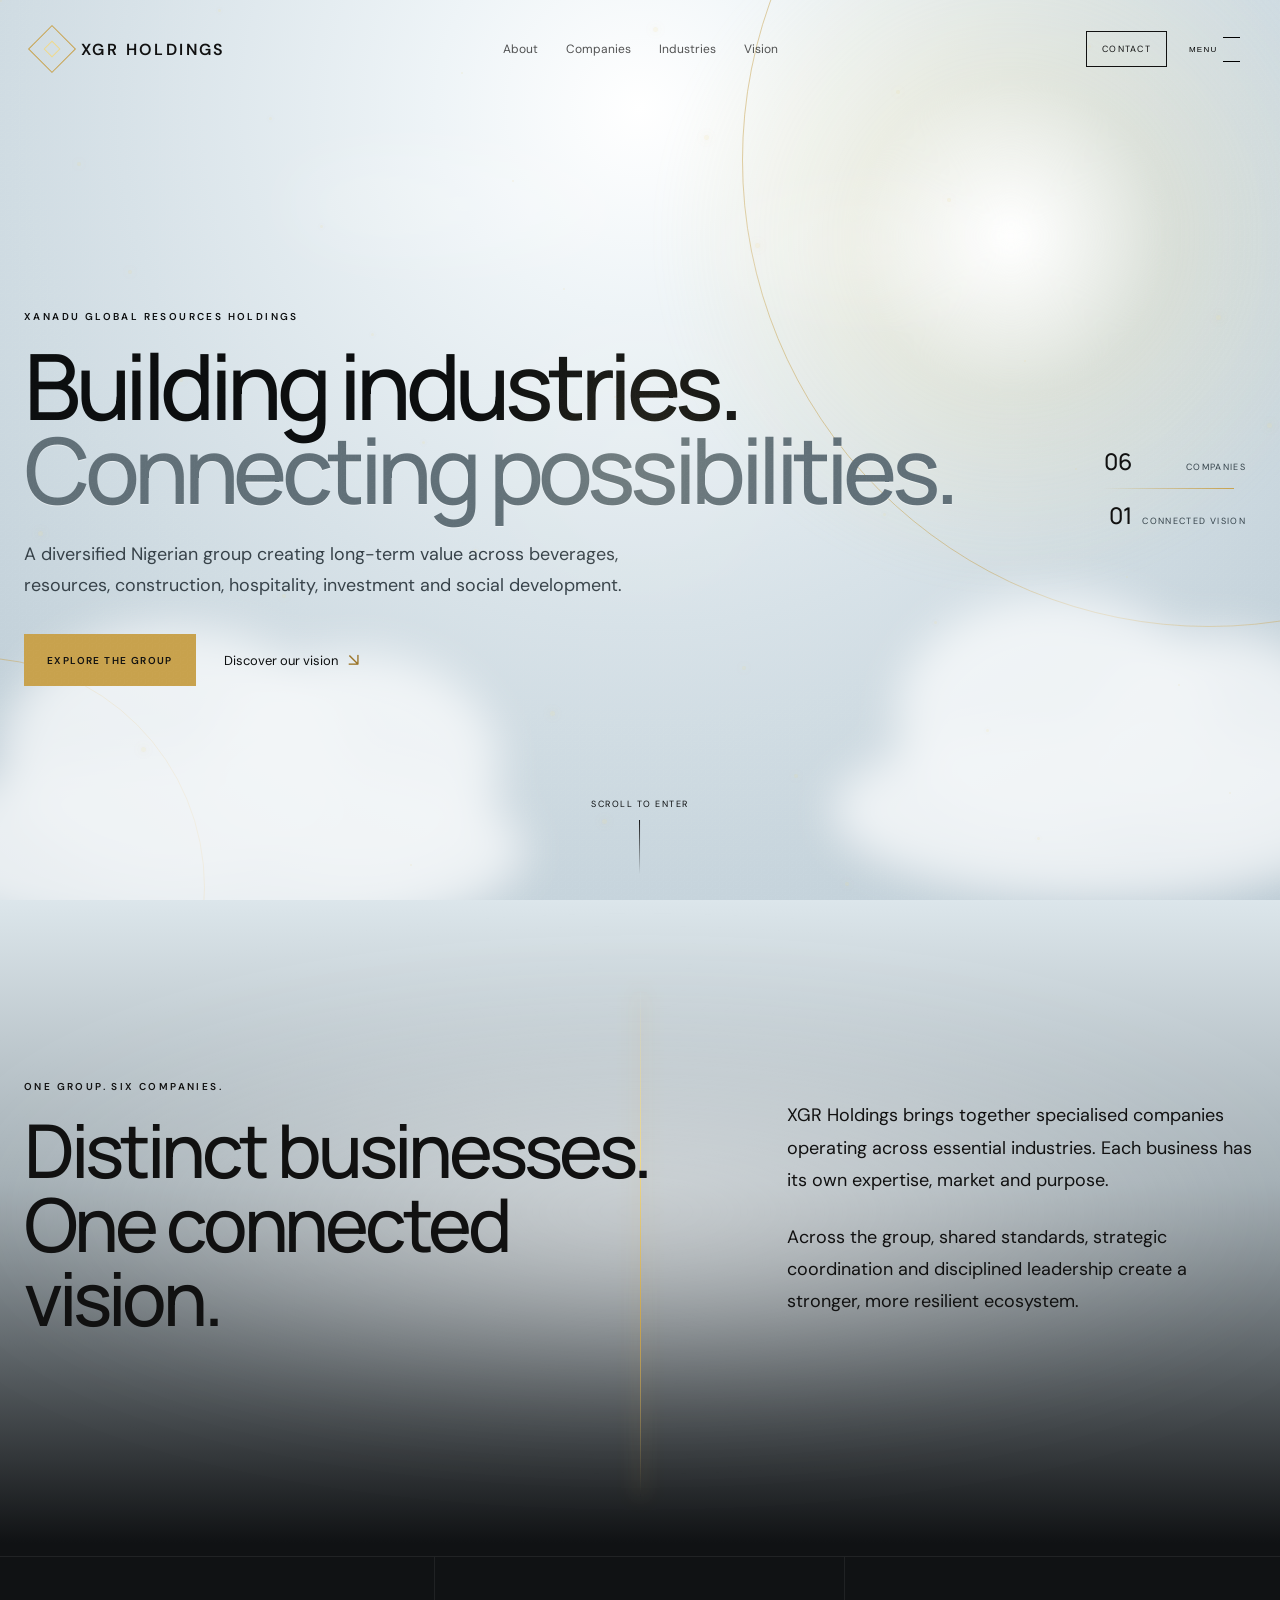
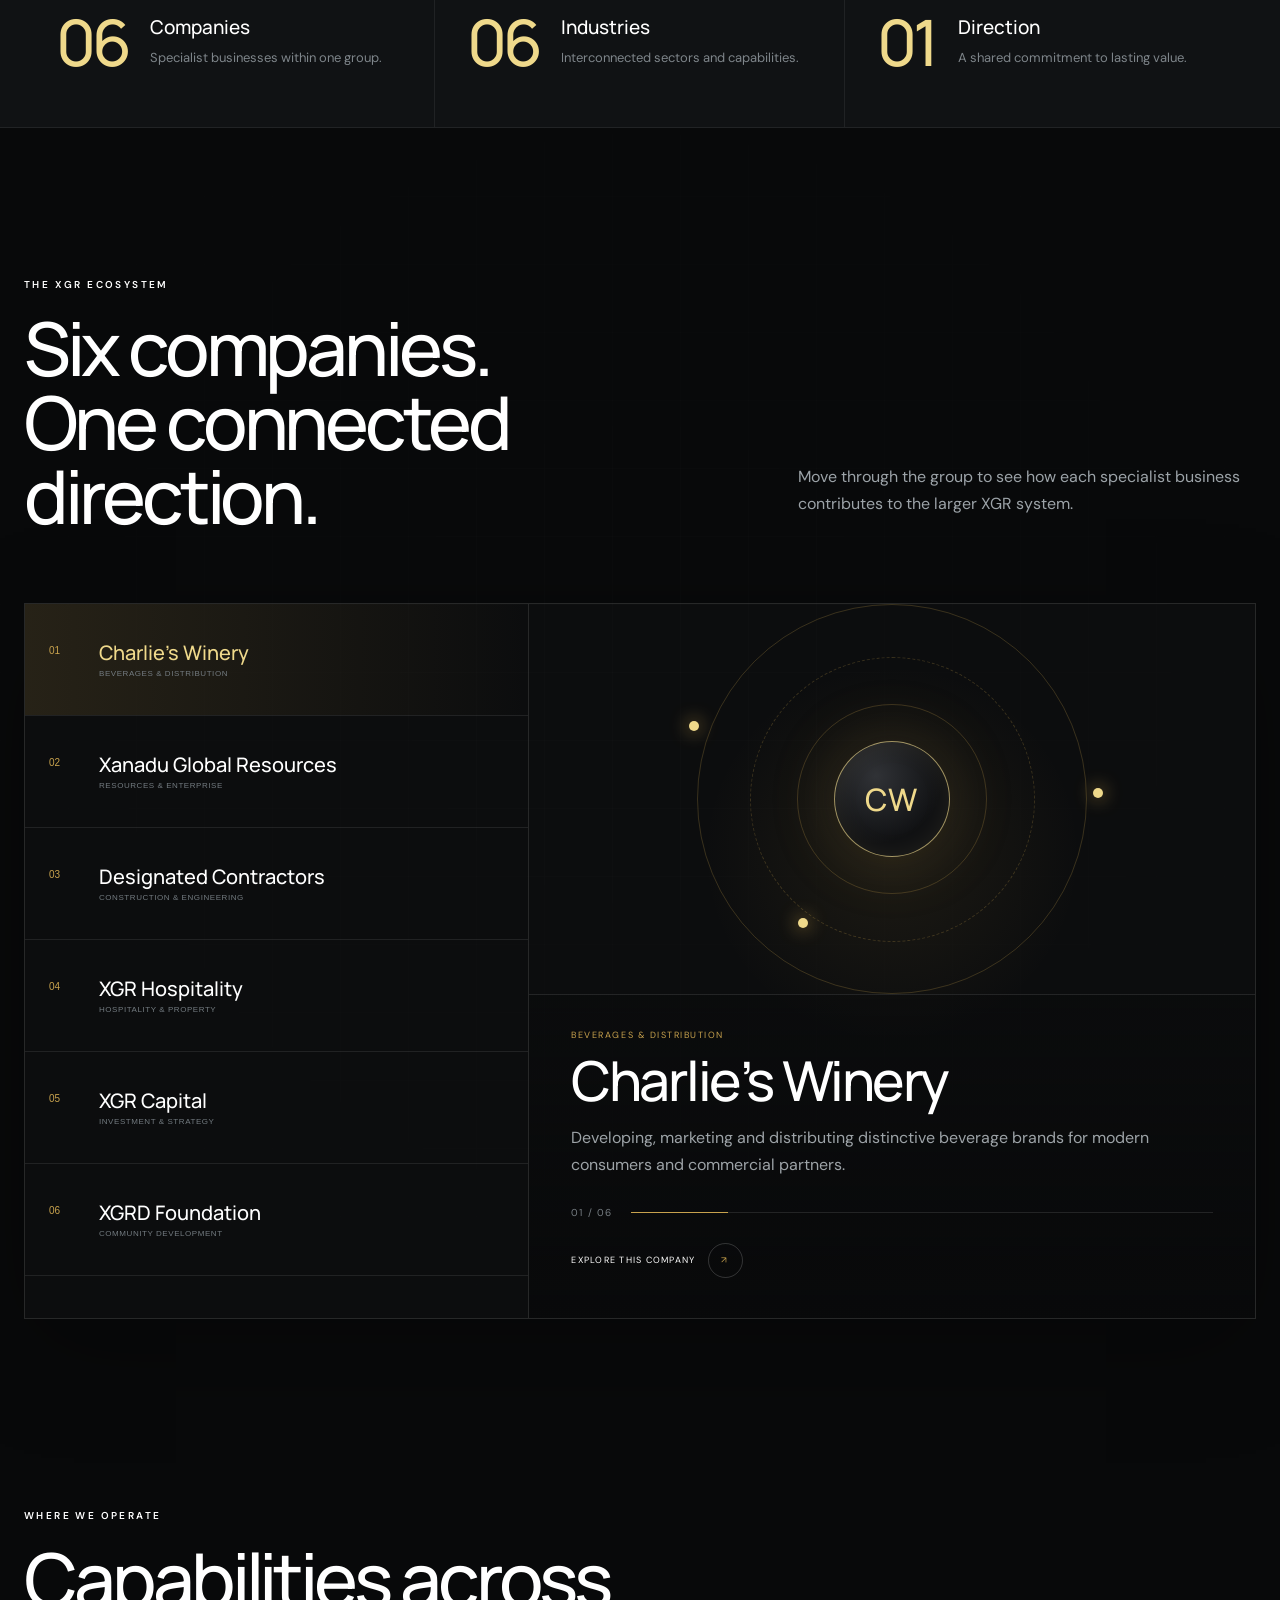
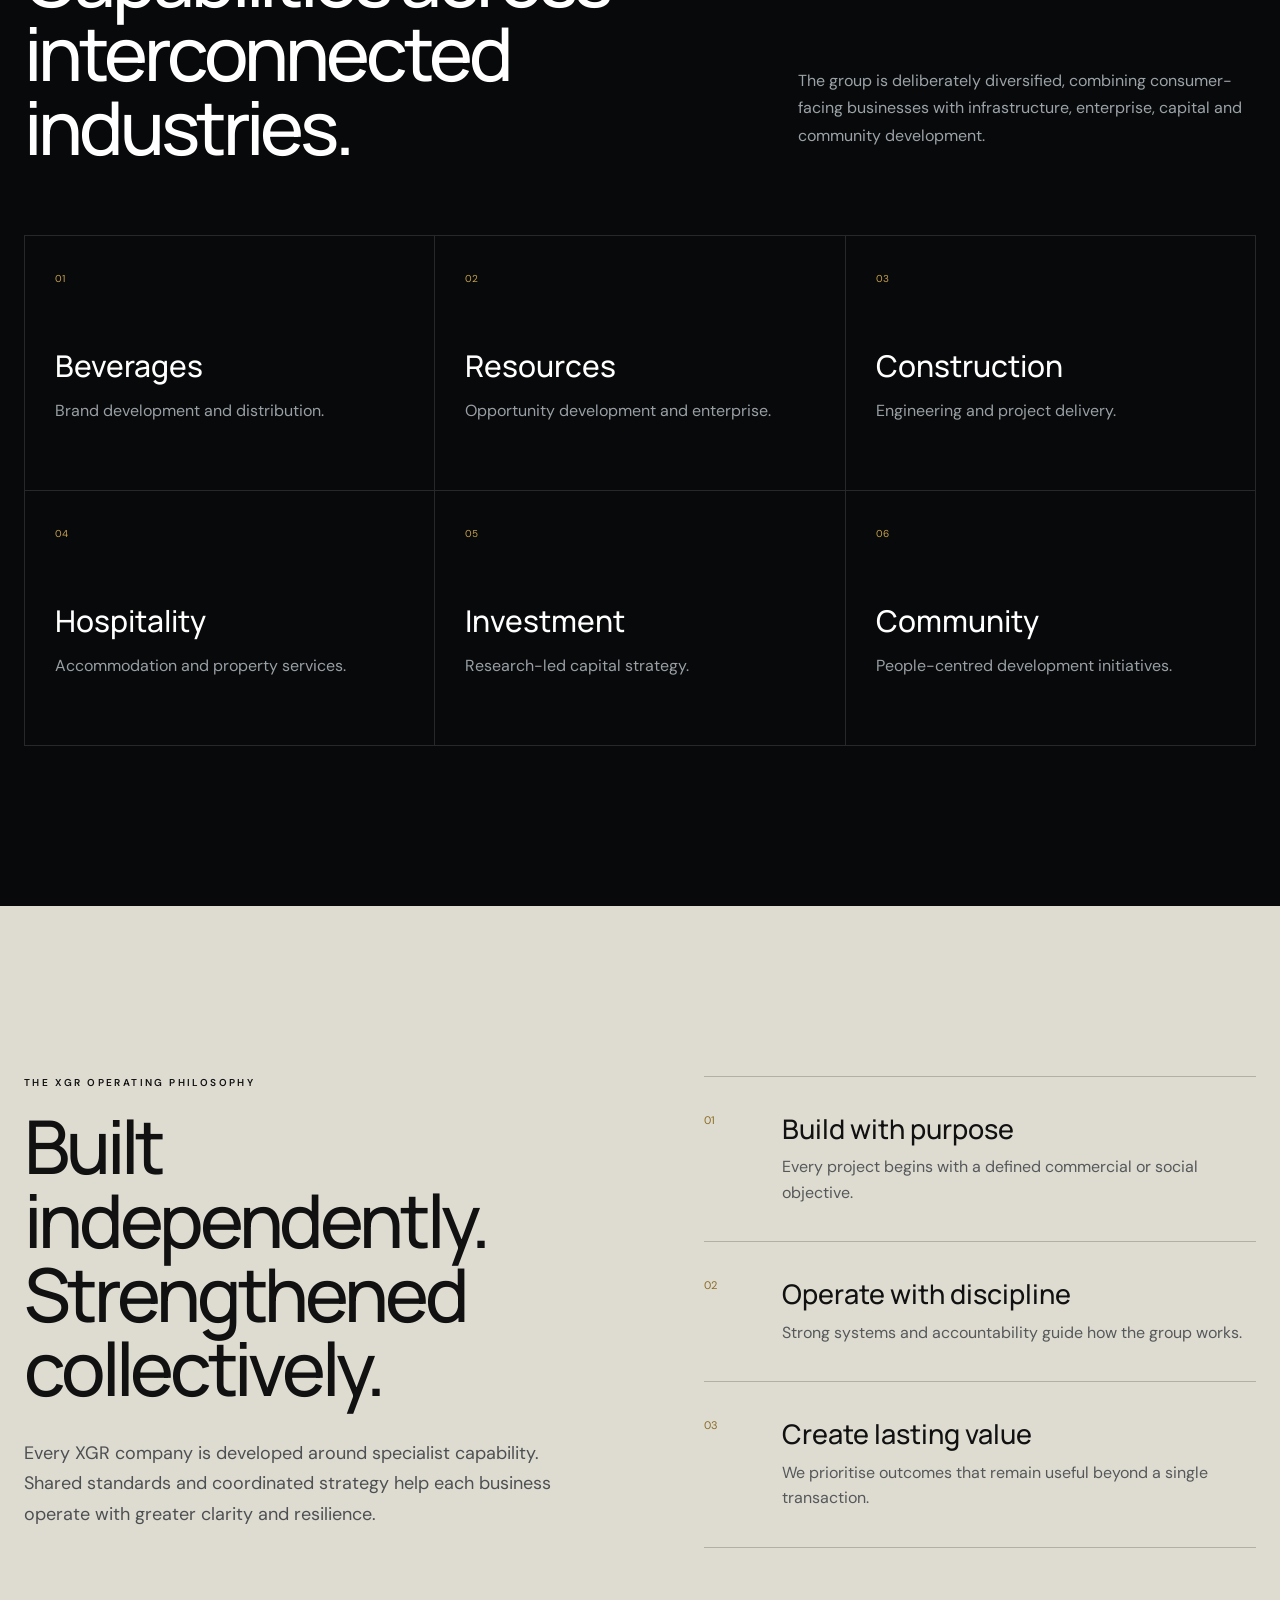
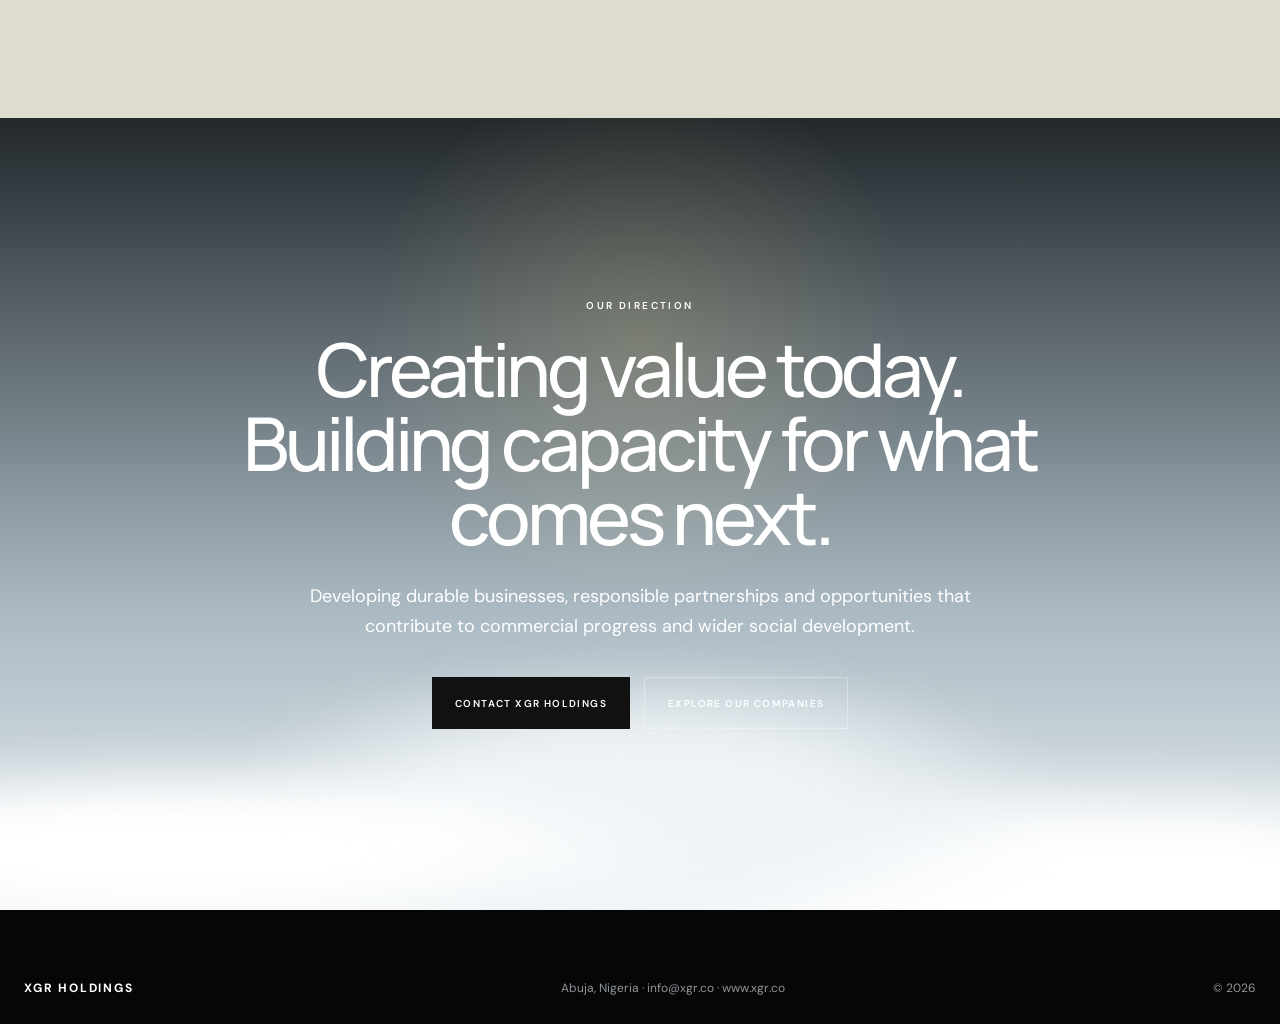
==== index.html @ 3a9a7013 "Add index.html" ====
<!doctype html>
<html lang="en">
<head>
  <meta charset="utf-8">
  <meta name="viewport" content="width=device-width,initial-scale=1">
  <meta name="theme-color" content="#08090a">
  <title>XGR Holdings | Building Industries. Connecting Possibilities.</title>
  <meta name="description" content="XGR Holdings is a diversified Nigerian group creating long-term value across beverages, resources, construction, hospitality, investment and social development.">
  <link rel="preconnect" href="https://fonts.googleapis.com">
  <link rel="preconnect" href="https://fonts.gstatic.com" crossorigin>
  <link href="https://fonts.googleapis.com/css2?family=DM+Sans:wght@400;500;600&family=Manrope:wght@400;500;600&display=swap" rel="stylesheet">
  <link rel="stylesheet" href="/styles.css">
</head>
<body><a class="skip-link" href="#main">Skip to content</a><div class="grain" aria-hidden="true"></div>
  <div class="cursor-glow" aria-hidden="true"></div>
  <div class="progress" id="progress" aria-hidden="true"></div>
  <header class="nav" id="nav">
  <a class="brand" href="#top" aria-label="XGR Holdings home"><i class="brand-mark" aria-hidden="true"><b></b></i><span>XGR HOLDINGS</span></a>
  <nav class="nav-links" aria-label="Primary navigation"><a href="#about" data-nav="about">About</a><a href="#companies" data-nav="companies">Companies</a><a href="#industries" data-nav="industries">Industries</a><a href="#vision" data-nav="vision">Vision</a></nav>
  <div class="nav-actions"><a class="nav-contact magnetic" href="#contact">Contact</a><button class="menu-button" id="menuButton" type="button" aria-expanded="false" aria-controls="menuPanel"><span>Menu</span><i></i><i></i></button></div>
</header>
<div class="menu-panel" id="menuPanel" aria-hidden="true">
  <div class="menu-ambient" aria-hidden="true"></div>
  <div class="shell menu-inner">
    <div class="eyebrow">EXPLORE XGR</div>
    <div class="menu-grid">
      <nav class="menu-primary" aria-label="Expanded navigation">
        <a href="#about"><span>01</span>About the group</a><a href="#companies"><span>02</span>Our companies</a><a href="#industries"><span>03</span>Industries</a><a href="#vision"><span>04</span>Our direction</a><a href="#contact"><span>05</span>Contact</a>
      </nav>
      <div class="menu-companies"><p>THE GROUP</p><a href="#companies" data-company-jump="0">Charlie’s Winery</a><a href="#companies" data-company-jump="1">Xanadu Global Resources</a><a href="#companies" data-company-jump="2">Designated Contractors Limited</a><a href="#companies" data-company-jump="3">XGR Hospitality</a><a href="#companies" data-company-jump="4">XGR Capital</a><a href="#companies" data-company-jump="5">XGRD Foundation</a></div>
    </div>
    <div class="menu-footer"><span>Abuja, Nigeria</span><a href="mailto:info@xgr.co">info@xgr.co</a><span>www.xgr.co</span></div>
  </div>
</div>
  <main id="main">
    <section class="hero" id="top" data-section="top">
      <div class="hero-sky" aria-hidden="true"><div class="sun-halo parallax" data-depth="0.025"></div><div class="gold-orbit gold-orbit-a parallax" data-depth="0.045"></div><div class="gold-orbit gold-orbit-b parallax" data-depth="-0.025"></div><div class="cloud cloud-left parallax" data-depth="-0.035"></div><div class="cloud cloud-right parallax" data-depth="0.028"></div><div class="cloud cloud-high cloud-high-a parallax" data-depth="0.014"></div><div class="cloud cloud-high cloud-high-b parallax" data-depth="-0.012"></div><div class="spark-field" id="sparkField"></div></div>
      <div class="hero-content shell"><div class="eyebrow reveal">XANADU GLOBAL RESOURCES HOLDINGS</div><h1 class="hero-title reveal"><span>Building industries.</span><span class="hero-title-secondary">Connecting possibilities.</span></h1><p class="hero-copy reveal">A diversified Nigerian group creating long-term value across beverages, resources, construction, hospitality, investment and social development.</p><div class="hero-actions reveal"><a class="button magnetic" href="#companies">Explore the group</a><a class="text-link" href="#about">Discover our vision <i>↘</i></a></div></div>
      <aside class="hero-index reveal" aria-label="Group summary"><strong>06</strong><span>Companies</span><i></i><strong>01</strong><span>Connected vision</span></aside>
      <a class="scroll-cue" href="#about" aria-label="Scroll to discover"><span>Scroll to enter</span><i></i></a>
    </section>
    <section class="intro" id="about" data-section="about"><div class="gold-thread" aria-hidden="true"></div><div class="shell intro-grid"><div class="reveal"><div class="eyebrow">ONE GROUP. SIX COMPANIES.</div><h2>Distinct businesses.<br>One connected vision.</h2></div><div class="intro-copy reveal"><p>XGR Holdings brings together specialised companies operating across essential industries. Each business has its own expertise, market and purpose.</p><p>Across the group, shared standards, strategic coordination and disciplined leadership create a stronger, more resilient ecosystem.</p></div></div></section><section class="metrics" aria-label="Group overview"><div class="shell metrics-grid">
  <article class="metric reveal"><span class="metric-number" data-count="6">00</span><div><strong>Companies</strong><p>Specialist businesses within one group.</p></div></article>
  <article class="metric reveal"><span class="metric-number" data-count="6">00</span><div><strong>Industries</strong><p>Interconnected sectors and capabilities.</p></div></article>
  <article class="metric reveal"><span class="metric-number" data-count="1">00</span><div><strong>Direction</strong><p>A shared commitment to lasting value.</p></div></article>
</div></section>
    <section class="dark ecosystem" id="companies" data-section="companies"><div class="ambient-grid" aria-hidden="true"></div><div class="shell">
  <div class="section-head split reveal"><div><div class="eyebrow">THE XGR ECOSYSTEM</div><h2>Six companies.<br>One connected direction.</h2></div><p>Move through the group to see how each specialist business contributes to the larger XGR system.</p></div>
  <div class="company-console reveal" id="companyConsole">
    <div class="company-tabs" role="tablist" aria-label="XGR companies">
      <button class="company-tab is-active" type="button" role="tab" aria-selected="true" data-index="0"><span>01</span><strong>Charlie’s Winery</strong><small>Beverages & Distribution</small></button>
      <button class="company-tab" type="button" role="tab" aria-selected="false" data-index="1"><span>02</span><strong>Xanadu Global Resources</strong><small>Resources & Enterprise</small></button>
      <button class="company-tab" type="button" role="tab" aria-selected="false" data-index="2"><span>03</span><strong>Designated Contractors</strong><small>Construction & Engineering</small></button>
      <button class="company-tab" type="button" role="tab" aria-selected="false" data-index="3"><span>04</span><strong>XGR Hospitality</strong><small>Hospitality & Property</small></button>
      <button class="company-tab" type="button" role="tab" aria-selected="false" data-index="4"><span>05</span><strong>XGR Capital</strong><small>Investment & Strategy</small></button>
      <button class="company-tab" type="button" role="tab" aria-selected="false" data-index="5"><span>06</span><strong>XGRD Foundation</strong><small>Community Development</small></button>
    </div>
    <article class="company-stage" role="tabpanel" aria-live="polite">
      <div class="stage-visual" aria-hidden="true"><div class="stage-orbit orbit-outer"></div><div class="stage-orbit orbit-middle"></div><div class="stage-orbit orbit-inner"></div><div class="stage-core"><span id="stageMonogram">CW</span></div><i class="stage-node node-one"></i><i class="stage-node node-two"></i><i class="stage-node node-three"></i></div>
      <div class="stage-content"><p class="stage-industry" id="stageIndustry">BEVERAGES & DISTRIBUTION</p><h3 id="stageTitle">Charlie’s Winery</h3><p id="stageDescription">Developing, marketing and distributing distinctive beverage brands for modern consumers and commercial partners.</p><div class="stage-meta"><span id="stageCounter">01 / 06</span><i><b id="stageProgress"></b></i></div><a class="stage-link" href="#contact">Explore this company <span>↗</span></a></div>
    </article>
  </div>
</div></section>
    <section class="dark industries" id="industries" data-section="industries"><div class="shell"><div class="section-head split reveal"><div><div class="eyebrow">WHERE WE OPERATE</div><h2>Capabilities across interconnected industries.</h2></div><p>The group is deliberately diversified, combining consumer-facing businesses with infrastructure, enterprise, capital and community development.</p></div><div class="industry-grid"><article class="industry-card reveal"><i>01</i><h3>Beverages</h3><p>Brand development and distribution.</p><b></b></article><article class="industry-card reveal"><i>02</i><h3>Resources</h3><p>Opportunity development and enterprise.</p><b></b></article><article class="industry-card reveal"><i>03</i><h3>Construction</h3><p>Engineering and project delivery.</p><b></b></article><article class="industry-card reveal"><i>04</i><h3>Hospitality</h3><p>Accommodation and property services.</p><b></b></article><article class="industry-card reveal"><i>05</i><h3>Investment</h3><p>Research-led capital strategy.</p><b></b></article><article class="industry-card reveal"><i>06</i><h3>Community</h3><p>People-centred development initiatives.</p><b></b></article></div></div></section>
    <section class="philosophy" id="vision" data-section="vision"><div class="shell philosophy-grid"><div class="reveal"><div class="eyebrow">THE XGR OPERATING PHILOSOPHY</div><h2>Built independently.<br>Strengthened collectively.</h2><p>Every XGR company is developed around specialist capability. Shared standards and coordinated strategy help each business operate with greater clarity and resilience.</p></div><div class="principles"><article class="reveal"><span>01</span><div><h3>Build with purpose</h3><p>Every project begins with a defined commercial or social objective.</p></div></article><article class="reveal"><span>02</span><div><h3>Operate with discipline</h3><p>Strong systems and accountability guide how the group works.</p></div></article><article class="reveal"><span>03</span><div><h3>Create lasting value</h3><p>We prioritise outcomes that remain useful beyond a single transaction.</p></div></article></div></div></section>
    <section class="vision-final" id="contact" data-section="contact"><div class="vision-clouds" aria-hidden="true"></div><div class="shell reveal"><div class="eyebrow">OUR DIRECTION</div><h2>Creating value today.<br>Building capacity for what comes next.</h2><p>Developing durable businesses, responsible partnerships and opportunities that contribute to commercial progress and wider social development.</p><div class="closing-actions"><a class="button button-dark magnetic" href="mailto:info@xgr.co">Contact XGR Holdings</a><a class="button button-ghost magnetic" href="#companies">Explore our companies</a></div></div></section>
  </main>
  <footer><div class="shell footer-grid"><b>XGR HOLDINGS</b><span>Abuja, Nigeria · info@xgr.co · www.xgr.co</span><span>© 2026</span></div></footer>
  <script src="/script.js"></script>
</body>
</html>
---- styles.css ----
:root{--ink:#08090a;--ink2:#111315;--paper:#f1efe8;--gold:#c8a24d;--gold2:#efd98b;--muted:#9ca3a8;--mx:50vw;--my:50vh}*{box-sizing:border-box}html{scroll-behavior:smooth}body{margin:0;background:var(--ink);color:#fff;font-family:"DM Sans",Arial,sans-serif;overflow-x:hidden}a{color:inherit;text-decoration:none}.shell{width:min(1240px,calc(100% - 48px));margin:auto;position:relative;z-index:2}.eyebrow{font-size:10px;font-weight:600;letter-spacing:.24em;text-transform:uppercase;margin-bottom:20px}.cursor-glow{position:fixed;z-index:30;width:360px;height:360px;left:0;top:0;border-radius:50%;pointer-events:none;background:radial-gradient(circle,rgba(239,217,139,.12),transparent 68%);transform:translate(calc(var(--mx) - 50%),calc(var(--my) - 50%));mix-blend-mode:screen;transition:opacity .25s}.progress{position:fixed;z-index:100;inset:0 0 auto;height:2px;background:linear-gradient(90deg,var(--gold),var(--gold2));transform:scaleX(0);transform-origin:left}.nav{position:fixed;z-index:70;top:15px;left:50%;transform:translateX(-50%);width:min(1370px,calc(100% - 28px));height:68px;padding:0 20px;display:grid;grid-template-columns:1fr auto 1fr;align-items:center;color:#111;border:1px solid transparent;transition:.4s ease}.nav.on{top:10px;color:#fff;background:rgba(8,9,10,.78);border-color:#ffffff22;backdrop-filter:blur(18px)}.brand{display:flex;align-items:center;gap:12px;font-weight:600;letter-spacing:.15em}.brand-mark{width:34px;height:34px;display:grid;place-items:center;border:1px solid var(--gold);transform:rotate(45deg);transition:.5s}.brand-mark b{width:12px;height:12px;border:1px solid var(--gold2)}.brand:hover .brand-mark{transform:rotate(225deg)}.nav-links{display:flex;gap:28px;font-size:12px}.nav-links a{opacity:.72;position:relative}.nav-links a:after{content:"";position:absolute;left:0;right:100%;bottom:-7px;height:1px;background:var(--gold);transition:.3s}.nav-links a:hover:after{right:0}.nav-cta{justify-self:end;padding:12px 17px;border:1px solid currentColor;font-size:10px;text-transform:uppercase;letter-spacing:.13em}.hero{min-height:100svh;display:flex;align-items:center;position:relative;overflow:hidden;color:#0c0e0f;background:#dce6ec}.hero-sky{position:absolute;inset:0;z-index:0;overflow:hidden;background:radial-gradient(circle at 50% 12%,#fff 0,#eef4f7 20%,#d7e2e8 51%,#b8c8d2 100%)}.sun-halo{position:absolute;width:58vw;height:58vw;left:50%;top:-15%;border-radius:50%;background:radial-gradient(circle,#fff,rgba(239,217,139,.16) 30%,transparent 68%);filter:blur(8px)}.gold-orbit{position:absolute;border:1px solid rgba(200,162,77,.5);border-radius:50%}.gold-orbit-a{width:73vw;height:73vw;right:-31vw;top:-24vw}.gold-orbit-b{width:36vw;height:36vw;left:-20vw;bottom:-17vw}.cloud{position:absolute;z-index:1;border-radius:50%;background:rgba(255,255,255,.9);filter:blur(22px);opacity:.76;animation:cloudDrift 17s ease-in-out infinite alternate;pointer-events:none}.cloud:before,.cloud:after{content:"";position:absolute;border-radius:50%;background:inherit}.cloud-left{width:49vw;height:15vw;left:-8vw;bottom:-5%}.cloud-left:before{width:27vw;height:20vw;left:8vw;top:-10vw}.cloud-left:after{width:23vw;height:18vw;right:2vw;top:-8vw}.cloud-right{width:43vw;height:14vw;right:-8vw;bottom:0;animation-delay:-8s}.cloud-right:before{width:25vw;height:19vw;left:5vw;top:-10vw}.cloud-right:after{width:20vw;height:16vw;right:3vw;top:-7vw}.cloud-high{opacity:.22;filter:blur(36px)}.cloud-high-a{width:28vw;height:8vw;left:22%;top:17%}.cloud-high-b{width:26vw;height:8vw;right:19%;top:22%;animation-delay:-11s}.spark-field{position:absolute;inset:0;z-index:2;pointer-events:none}.spark{position:absolute;width:var(--s);height:var(--s);left:var(--x);top:var(--y);border-radius:50%;background:var(--gold2);box-shadow:0 0 12px var(--gold);opacity:.15;animation:sparkFloat var(--d) ease-in-out var(--delay) infinite alternate}.hero-content{z-index:10;padding-top:96px;isolation:isolate}.hero-title{font:500 clamp(55px,7.35vw,112px)/.92 "Manrope",sans-serif;letter-spacing:-.06em;margin:0;max-width:1120px;text-wrap:balance}.hero-title span{display:block}.hero-title-secondary{color:#617078;text-shadow:0 1px 0 rgba(255,255,255,.45)}.hero-copy{max-width:620px;color:#374249;font-size:clamp(16px,1.4vw,20px);line-height:1.7;margin:28px 0 34px}.hero-actions{display:flex;align-items:center;gap:28px}.button{display:inline-flex;align-items:center;justify-content:center;min-height:52px;padding:0 23px;background:var(--gold);color:#111;font-size:10px;font-weight:600;letter-spacing:.14em;text-transform:uppercase;transition:.3s}.button:hover{background:var(--gold2);box-shadow:0 14px 40px rgba(200,162,77,.28)}.text-link{font-size:13px;display:flex;gap:10px;align-items:center}.text-link i{font-style:normal;color:#9b7428;font-size:18px}.hero-index{position:absolute;z-index:10;right:34px;top:50%;transform:translateY(-50%);display:grid;grid-template-columns:auto auto;gap:4px 10px;align-items:end;color:#334149;text-align:right}.hero-index strong{font:500 23px/1 "Manrope",sans-serif;color:#111}.hero-index span{font-size:9px;letter-spacing:.15em;text-transform:uppercase}.hero-index i{grid-column:1/-1;height:1px;width:130px;background:linear-gradient(90deg,transparent,var(--gold));margin:11px 0}.scroll-cue{position:absolute;z-index:10;bottom:26px;left:50%;transform:translateX(-50%);display:flex;flex-direction:column;align-items:center;gap:10px;font-size:9px;letter-spacing:.17em;text-transform:uppercase}.scroll-cue i{width:1px;height:54px;background:linear-gradient(#111,transparent);animation:pulse 1.8s ease-in-out infinite}.intro{position:relative;padding:180px 0 220px;color:#111;background:linear-gradient(#dce6eb,#a2adb3 43%,#101214 98%);overflow:hidden}.intro:before{content:"";position:absolute;inset:15% -10% auto;height:65%;background:radial-gradient(ellipse,rgba(255,255,255,.86),transparent 64%);filter:blur(70px);opacity:.72}.gold-thread{position:absolute;left:50%;top:14%;width:1px;height:77%;background:linear-gradient(transparent,var(--gold2),var(--gold),transparent);box-shadow:0 0 20px var(--gold)}.intro-grid{display:grid;grid-template-columns:1.15fr .85fr;gap:10vw;align-items:end}.intro h2,.section-head h2,.philosophy h2,.vision-final h2{font:500 clamp(46px,5.8vw,87px)/1 "Manrope",sans-serif;letter-spacing:-.055em;margin:0}.intro-copy{font-size:18px;line-height:1.8;max-width:540px}.intro-copy p+p{margin-top:24px}.dark{background:var(--ink);color:#fff}.ecosystem{padding:150px 0;position:relative;overflow:hidden}.ambient-grid{position:absolute;inset:0;background-image:linear-gradient(#ffffff08 1px,transparent 1px),linear-gradient(90deg,#ffffff08 1px,transparent 1px);background-size:68px 68px;mask-image:radial-gradient(circle at 50% 40%,#000,transparent 75%);opacity:.35}.section-head{max-width:920px;margin-bottom:70px}.section-head p{max-width:650px;color:var(--muted);line-height:1.7}.section-head.split{max-width:none;display:grid;grid-template-columns:1.15fr .85fr;gap:9vw;align-items:end}.company-list{border-top:1px solid #ffffff22}.company-card{--px:50%;--py:50%;display:grid;grid-template-columns:55px 100px 1fr 48px;gap:28px;align-items:center;min-height:205px;border-bottom:1px solid #ffffff22;position:relative;overflow:hidden;transition:transform .25s ease,background .35s ease;transform-style:preserve-3d}.company-card:before{content:"";position:absolute;inset:0;background:radial-gradient(480px circle at var(--px) var(--py),rgba(239,217,139,.13),transparent 45%);opacity:0;transition:.3s}.company-card:hover:before{opacity:1}.company-card>*{position:relative;z-index:2}.company-number{align-self:start;padding-top:33px;color:var(--gold);font-size:10px}.monogram{width:84px;height:84px;border:1px solid rgba(200,162,77,.68);border-radius:50%;display:grid;place-items:center;color:var(--gold2);font:500 23px/1 "Manrope",sans-serif;transition:.45s}.company-card:hover .monogram{transform:rotate(12deg) scale(1.06);box-shadow:0 0 45px rgba(200,162,77,.18)}.company-copy small{color:var(--gold);letter-spacing:.16em;text-transform:uppercase}.company-copy h3{font:500 clamp(28px,3.2vw,48px)/1.08 "Manrope",sans-serif;letter-spacing:-.04em;margin:8px 0 10px}.company-copy p{color:#9fa5aa;margin:0;line-height:1.6;max-width:680px}.company-go{width:44px;height:44px;border:1px solid #ffffff33;border-radius:50%;display:grid;place-items:center;color:var(--gold);transition:.3s}.company-card:hover .company-go{background:var(--gold);color:#111;transform:rotate(45deg)}.industries{padding:40px 0 160px}.industry-grid{display:grid;grid-template-columns:repeat(3,1fr);border-top:1px solid #ffffff20;border-left:1px solid #ffffff20}.industry-card{position:relative;min-height:255px;padding:30px;border-right:1px solid #ffffff20;border-bottom:1px solid #ffffff20;overflow:hidden;transition:.35s}.industry-card:before{content:"";position:absolute;width:180px;height:180px;border-radius:50%;right:-80px;top:-80px;background:radial-gradient(circle,rgba(239,217,139,.18),transparent 68%);transform:scale(.4);opacity:0;transition:.45s}.industry-card:hover{background:#ffffff08;transform:translateY(-5px)}.industry-card:hover:before{transform:scale(1);opacity:1}.industry-card i{color:var(--gold);font-style:normal;font-size:10px}.industry-card h3{font:500 30px/1.1 "Manrope",sans-serif;margin:62px 0 10px}.industry-card p{color:#999fa4;line-height:1.6}.industry-card b{position:absolute;left:30px;right:100%;bottom:0;height:1px;background:var(--gold);transition:.4s}.industry-card:hover b{right:30px}.philosophy{padding:170px 0;background:#dedbd1;color:#111}.philosophy-grid{display:grid;grid-template-columns:1fr 1fr;gap:10vw}.philosophy-grid>div:first-child>p{font-size:18px;line-height:1.7;color:#4d5052;max-width:600px;margin-top:32px}.principles{border-top:1px solid #0003}.principles article{display:grid;grid-template-columns:60px 1fr;gap:18px;padding:36px 0;border-bottom:1px solid #0003}.principles span{color:#8b6b25;font-size:11px}.principles h3{font:500 27px/1.2 "Manrope",sans-serif;margin:0 0 9px}.principles p{margin:0;color:#56595a;line-height:1.6}.vision-final{min-height:88vh;display:flex;align-items:center;text-align:center;position:relative;overflow:hidden;background:linear-gradient(#22282c,#aab9c2 62%,#eaf0f3)}.vision-final:before{content:"";position:absolute;inset:0;background:radial-gradient(circle at 50% 28%,rgba(239,217,139,.19),transparent 32%)}.vision-clouds{position:absolute;left:-10%;right:-10%;bottom:-20%;height:55%;background:radial-gradient(ellipse at 20% 50%,#fff 0 14%,transparent 32%),radial-gradient(ellipse at 50% 40%,#eef3f6 0 18%,transparent 40%),radial-gradient(ellipse at 80% 60%,#fff 0 16%,transparent 36%);filter:blur(20px)}.vision-final .shell{max-width:990px}.vision-final p{max-width:700px;margin:26px auto 35px;line-height:1.7;font-size:18px}.button-dark{background:#111;color:#fff}.button-dark:hover{background:var(--gold);color:#111}footer{padding:70px 0 28px;background:#060607}.footer-grid{display:flex;justify-content:space-between;gap:30px;color:#8f9599;font-size:12px}.footer-grid b{color:#fff;letter-spacing:.15em}.reveal{opacity:0;transform:translateY(32px);transition:opacity .85s cubic-bezier(.2,.8,.2,1),transform .85s cubic-bezier(.2,.8,.2,1)}.reveal.visible{opacity:1;transform:none}.parallax{will-change:transform}.magnetic{will-change:transform}@keyframes cloudDrift{to{translate:4vw -2vw;scale:1.04}}@keyframes sparkFloat{to{transform:translate3d(18px,-38px,0);opacity:.75}}@keyframes pulse{50%{opacity:.2;transform:scaleY(.65)}}
@media(max-width:980px){.nav{grid-template-columns:1fr auto}.nav-links{display:none}.nav-cta{font-size:9px}.hero-index{display:none}.hero-title{font-size:clamp(54px,10vw,90px)}.intro-grid,.section-head.split,.philosophy-grid{grid-template-columns:1fr;gap:58px}.company-card{grid-template-columns:50px 90px 1fr}.company-go{grid-column:3}.industry-grid{grid-template-columns:repeat(2,1fr)}}
@media(max-width:640px){.shell{width:min(100% - 32px,1240px)}.cursor-glow{display:none}.nav{top:8px;height:60px;padding:0 12px}.brand span{font-size:13px}.nav-cta{display:none}.hero{min-height:900px;align-items:flex-start}.hero-content{padding-top:180px}.hero-title{font-size:clamp(50px,15vw,72px);line-height:.95}.hero-copy{font-size:16px}.hero-actions{align-items:flex-start;flex-direction:column;gap:18px}.cloud-left,.cloud-right{width:86vw;height:24vw;bottom:-2%}.scroll-cue{display:none}.intro,.ecosystem,.philosophy{padding:105px 0}.gold-thread{left:22px}.intro h2,.section-head h2,.philosophy h2,.vision-final h2{font-size:45px}.company-card{grid-template-columns:34px 1fr;padding:28px 0;gap:16px;min-height:auto}.company-number{grid-row:1/span 3}.monogram,.company-copy,.company-go{grid-column:2}.company-copy h3{font-size:30px}.industry-grid{grid-template-columns:1fr}.footer-grid{flex-direction:column}.vision-final{min-height:800px}}
@media(prefers-reduced-motion:reduce){*{scroll-behavior:auto!important;animation-duration:.001ms!important;animation-iteration-count:1!important;transition-duration:.001ms!important}.reveal{opacity:1;transform:none}}

/* Professional polish pass: structure, navigation, proof, accessibility and company interaction */
.skip-link{position:fixed;left:14px;top:-60px;z-index:300;padding:12px 16px;background:#fff;color:#000;transition:.2s}.skip-link:focus{top:14px}.grain{position:fixed;z-index:120;inset:0;pointer-events:none;opacity:.035;background-image:repeating-radial-gradient(circle at 20% 30%,#fff 0 1px,transparent 1px 4px);background-size:7px 7px;mix-blend-mode:soft-light}body.menu-open{overflow:hidden}.nav-actions{justify-self:end;display:flex;align-items:center;gap:12px}.nav-contact{padding:11px 15px;border:1px solid currentColor;font-size:9px;letter-spacing:.14em;text-transform:uppercase}.menu-button{width:66px;height:42px;padding:0 10px;border:0;background:transparent;display:grid;grid-template-columns:1fr auto;align-items:center;gap:6px;cursor:pointer}.menu-button span{grid-row:1/3;font-size:8px;letter-spacing:.15em;text-transform:uppercase}.menu-button i{display:block;width:17px;height:1px;background:currentColor;transition:.3s}.menu-button[aria-expanded=true] i:first-of-type{transform:translateY(3.5px) rotate(45deg)}.menu-button[aria-expanded=true] i:last-of-type{transform:translateY(-3.5px) rotate(-45deg)}.nav-links a.is-active{opacity:1}.nav-links a.is-active:after{right:0}.menu-panel{position:fixed;z-index:65;inset:0;background:rgba(8,9,10,.985);color:#fff;opacity:0;visibility:hidden;transform:translateY(-16px);transition:.42s cubic-bezier(.2,.8,.2,1);overflow:auto}.menu-panel.is-open{opacity:1;visibility:visible;transform:none}.menu-ambient{position:absolute;inset:0;background:radial-gradient(circle at 75% 25%,rgba(200,162,77,.14),transparent 25%),linear-gradient(90deg,#ffffff08 1px,transparent 1px),linear-gradient(#ffffff08 1px,transparent 1px);background-size:auto,70px 70px,70px 70px;mask-image:linear-gradient(#000,transparent 92%)}.menu-inner{min-height:100%;padding-top:145px;padding-bottom:42px;display:flex;flex-direction:column}.menu-grid{display:grid;grid-template-columns:1.15fr .85fr;gap:10vw;flex:1}.menu-primary{display:flex;flex-direction:column}.menu-primary a{display:grid;grid-template-columns:44px 1fr;align-items:center;padding:18px 0;border-bottom:1px solid #ffffff1c;font:500 clamp(30px,4vw,60px)/1.05 "Manrope",sans-serif;letter-spacing:-.04em;transition:.3s}.menu-primary a span{font:500 10px/1 "DM Sans",sans-serif;color:var(--gold);letter-spacing:.1em}.menu-primary a:hover{padding-left:14px;color:var(--gold2)}.menu-companies{padding-top:8px;display:flex;flex-direction:column;gap:14px}.menu-companies p{color:var(--gold);font-size:9px;letter-spacing:.18em}.menu-companies a{color:#9fa4a8;font-size:15px;transition:.25s}.menu-companies a:hover{color:#fff;transform:translateX(7px)}.menu-footer{border-top:1px solid #ffffff1c;padding-top:24px;display:flex;gap:30px;justify-content:flex-end;color:#777d82;font-size:11px}.metrics{background:#101214;border-top:1px solid #ffffff12;border-bottom:1px solid #ffffff12}.metrics-grid{display:grid;grid-template-columns:repeat(3,1fr)}.metric{min-height:170px;padding:32px;display:grid;grid-template-columns:auto 1fr;gap:22px;align-items:center;border-right:1px solid #ffffff12}.metric:last-child{border-right:0}.metric-number{font:500 clamp(46px,5vw,72px)/1 "Manrope",sans-serif;color:var(--gold2);letter-spacing:-.06em}.metric strong{display:block;font:500 19px/1.2 "Manrope",sans-serif}.metric p{margin:9px 0 0;color:#7e858a;line-height:1.5;font-size:13px}.section-head.split{max-width:none;display:grid;grid-template-columns:1.18fr .82fr;gap:9vw;align-items:end}.company-console{display:grid;grid-template-columns:.82fr 1.18fr;min-height:680px;border:1px solid #ffffff1c;background:rgba(255,255,255,.015);box-shadow:0 30px 100px rgba(0,0,0,.28)}.company-tabs{border-right:1px solid #ffffff1c}.company-tab{width:100%;min-height:112px;padding:22px 24px;border:0;border-bottom:1px solid #ffffff16;background:transparent;color:#fff;text-align:left;display:grid;grid-template-columns:38px 1fr;gap:4px 12px;align-content:center;cursor:pointer;position:relative;overflow:hidden;transition:.3s}.company-tab:before{content:"";position:absolute;inset:0 100% 0 0;background:linear-gradient(90deg,rgba(200,162,77,.14),transparent);transition:.45s}.company-tab:hover:before,.company-tab.is-active:before{right:0}.company-tab span{grid-row:1/3;color:var(--gold);font-size:10px;padding-top:4px}.company-tab strong{font:500 20px/1.2 "Manrope",sans-serif;position:relative}.company-tab small{color:#737b80;letter-spacing:.07em;text-transform:uppercase;font-size:8px;position:relative}.company-tab.is-active strong{color:var(--gold2)}.company-tab:focus-visible{outline:1px solid var(--gold);outline-offset:-3px}.company-stage{position:relative;display:grid;grid-template-rows:1fr auto;overflow:hidden;min-width:0;background:radial-gradient(circle at 50% 35%,rgba(200,162,77,.09),transparent 32%)}.stage-visual{position:relative;min-height:390px;display:grid;place-items:center;overflow:hidden}.stage-orbit{position:absolute;border:1px solid rgba(200,162,77,.24);border-radius:50%;animation:orbitSpin linear infinite}.orbit-outer{width:390px;height:390px;animation-duration:40s}.orbit-middle{width:285px;height:285px;border-style:dashed;animation-duration:26s;animation-direction:reverse}.orbit-inner{width:190px;height:190px;animation-duration:18s}.stage-core{width:116px;height:116px;border-radius:50%;display:grid;place-items:center;background:radial-gradient(circle at 36% 30%,#303236,#101113 62%);border:1px solid rgba(239,217,139,.64);box-shadow:0 0 70px rgba(200,162,77,.18),inset 0 0 25px rgba(239,217,139,.08);position:relative;z-index:3;transition:.55s}.stage-core span{font:500 31px/1 "Manrope",sans-serif;letter-spacing:.06em;color:var(--gold2)}.stage-node{position:absolute;width:10px;height:10px;border-radius:50%;background:var(--gold2);box-shadow:0 0 18px var(--gold)}.node-one{left:22%;top:30%;animation:nodePulse 3s ease-in-out infinite}.node-two{right:21%;top:47%;animation:nodePulse 3.5s -1s ease-in-out infinite}.node-three{left:37%;bottom:17%;animation:nodePulse 4s -2s ease-in-out infinite}.stage-content{padding:34px 42px 40px;border-top:1px solid #ffffff1c;background:linear-gradient(180deg,rgba(8,9,10,.4),rgba(8,9,10,.92));position:relative;z-index:4;transition:.25s}.stage-industry{color:var(--gold);letter-spacing:.17em;font-size:9px;margin:0 0 11px}.stage-content h3{font:500 clamp(34px,4.3vw,62px)/1.05 "Manrope",sans-serif;letter-spacing:-.045em;margin:0 0 15px}.stage-content>p:not(.stage-industry){max-width:720px;color:#9da3a7;line-height:1.65;margin:0}.stage-meta{display:flex;align-items:center;gap:18px;margin-top:28px}.stage-meta>span{font-size:10px;color:#777e83;letter-spacing:.12em}.stage-meta>i{display:block;flex:1;height:1px;background:#ffffff1b}.stage-meta b{display:block;width:16.666%;height:100%;background:var(--gold);transition:.45s}.stage-link{display:inline-flex;align-items:center;gap:12px;margin-top:24px;text-transform:uppercase;font-size:9px;letter-spacing:.14em}.stage-link span{display:grid;place-items:center;width:35px;height:35px;border:1px solid #ffffff2c;border-radius:50%;color:var(--gold);transition:.3s}.stage-link:hover span{background:var(--gold);color:#111;transform:rotate(45deg)}.company-stage.is-switching .stage-core{transform:scale(.84);opacity:.25}.company-stage.is-switching .stage-content{opacity:.25;transform:translateY(8px)}.closing-actions{display:flex;justify-content:center;gap:14px}.button-ghost{background:transparent;color:#fff;border:1px solid #ffffff55}.button-ghost:hover{background:#fff;color:#111}.hero-title{font-size:clamp(55px,7.15vw,108px)}.hero-title span:first-child{position:relative;width:max-content;max-width:100%}.hero-title span:first-child:after{content:"";position:absolute;z-index:-1;left:-3%;right:-3%;bottom:9%;height:15%;background:linear-gradient(90deg,transparent,rgba(239,217,139,.6),transparent);filter:blur(14px);opacity:0;animation:titleGlow 6s 2.2s ease-in-out infinite}@keyframes orbitSpin{to{transform:rotate(360deg)}}@keyframes nodePulse{50%{transform:scale(1.7);opacity:.35}}@keyframes titleGlow{0%,15%,100%{opacity:0;transform:translateX(-12%)}35%,60%{opacity:.75;transform:translateX(12%)}}
@media(max-width:980px){.nav{grid-template-columns:1fr auto}.nav-links{display:none}.nav-actions{display:flex}.menu-grid{grid-template-columns:1fr;gap:50px}.menu-footer{justify-content:flex-start;flex-wrap:wrap}.metrics-grid{grid-template-columns:1fr}.metric{border-right:0;border-bottom:1px solid #ffffff12}.company-console{grid-template-columns:1fr}.company-tabs{border-right:0;display:grid;grid-template-columns:repeat(2,1fr)}.company-tab{border-right:1px solid #ffffff16}.section-head.split{grid-template-columns:1fr;gap:58px}}
@media(max-width:640px){.nav-contact{display:none}.menu-inner{padding-top:110px}.metric{padding:26px 10px}.company-tabs{grid-template-columns:1fr}.company-tab{border-right:0;min-height:96px}.stage-visual{min-height:320px}.orbit-outer{width:290px;height:290px}.orbit-middle{width:210px;height:210px}.orbit-inner{width:145px;height:145px}.stage-core{width:92px;height:92px}.stage-content{padding:28px 22px 32px}.closing-actions{flex-direction:column;align-items:center}}

.company-card--link{cursor:pointer}.company-card--link:focus-visible{outline:2px solid var(--gold2);outline-offset:5px}
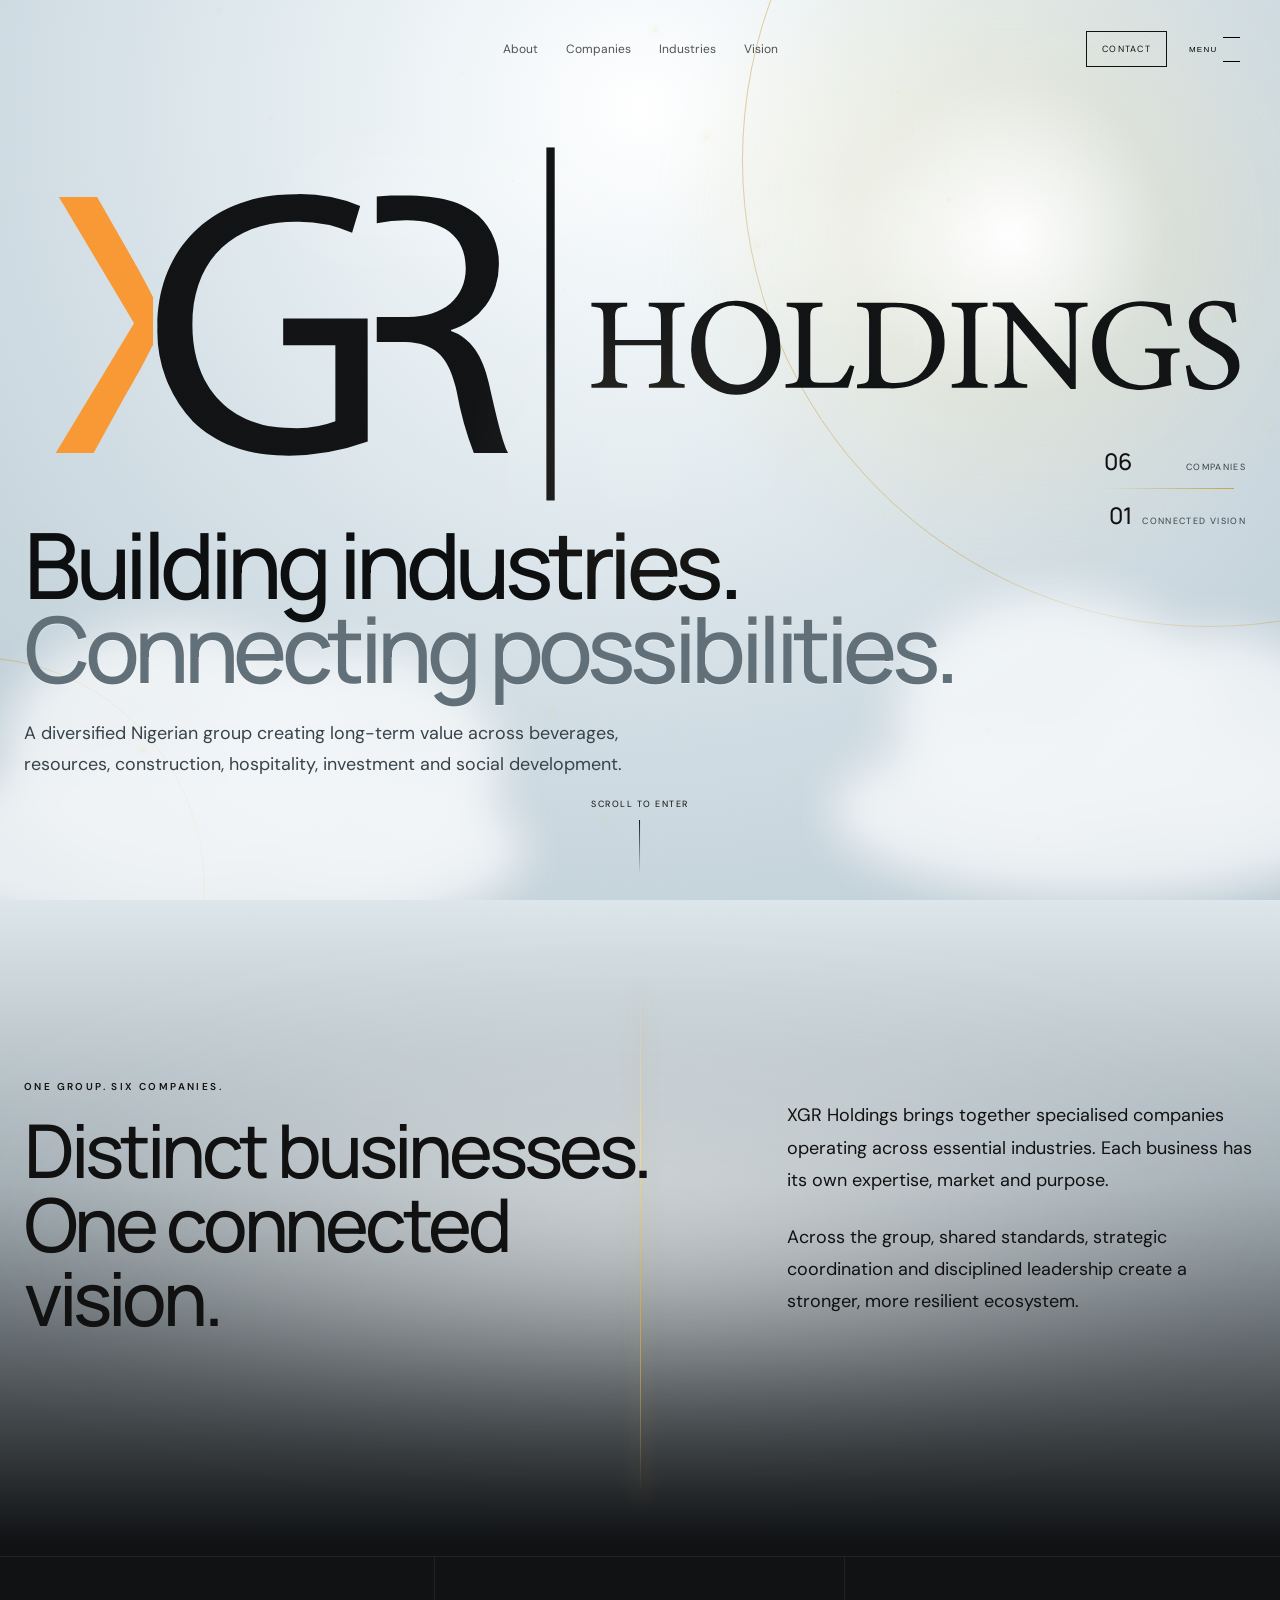
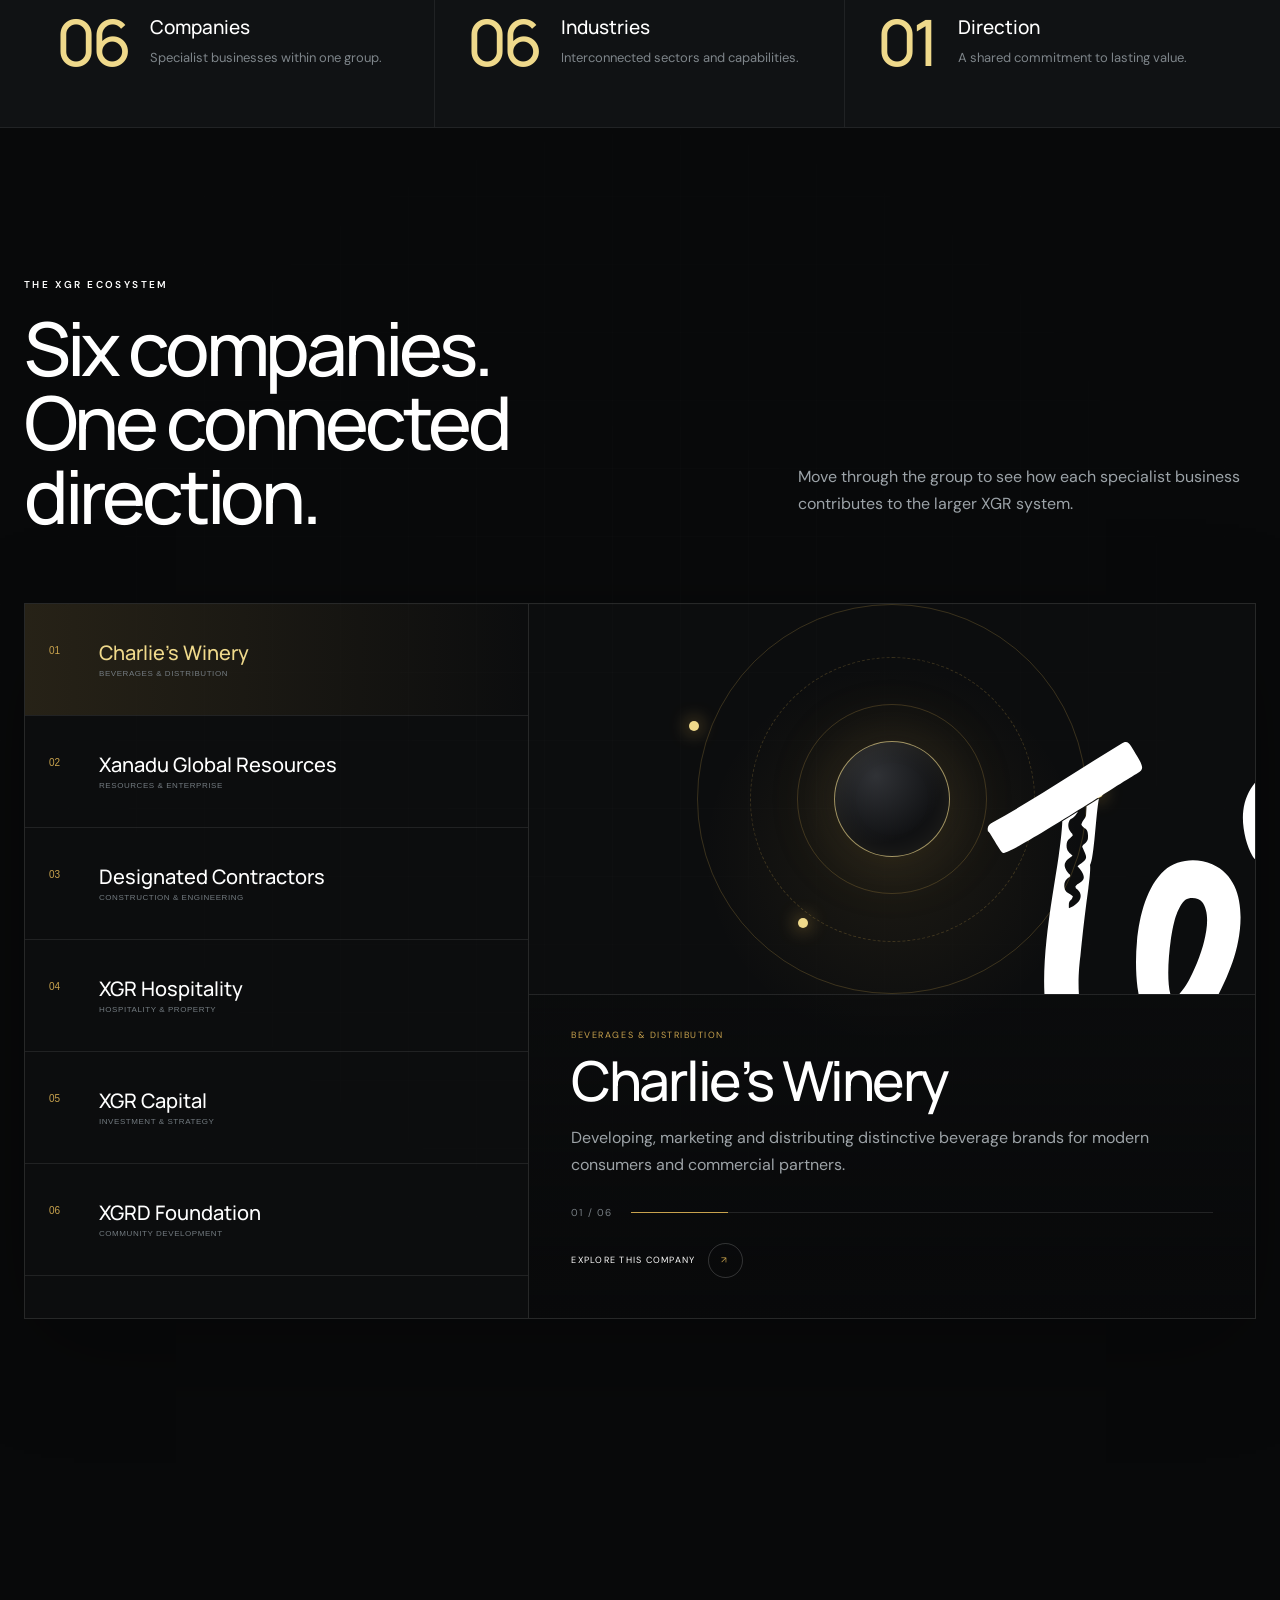
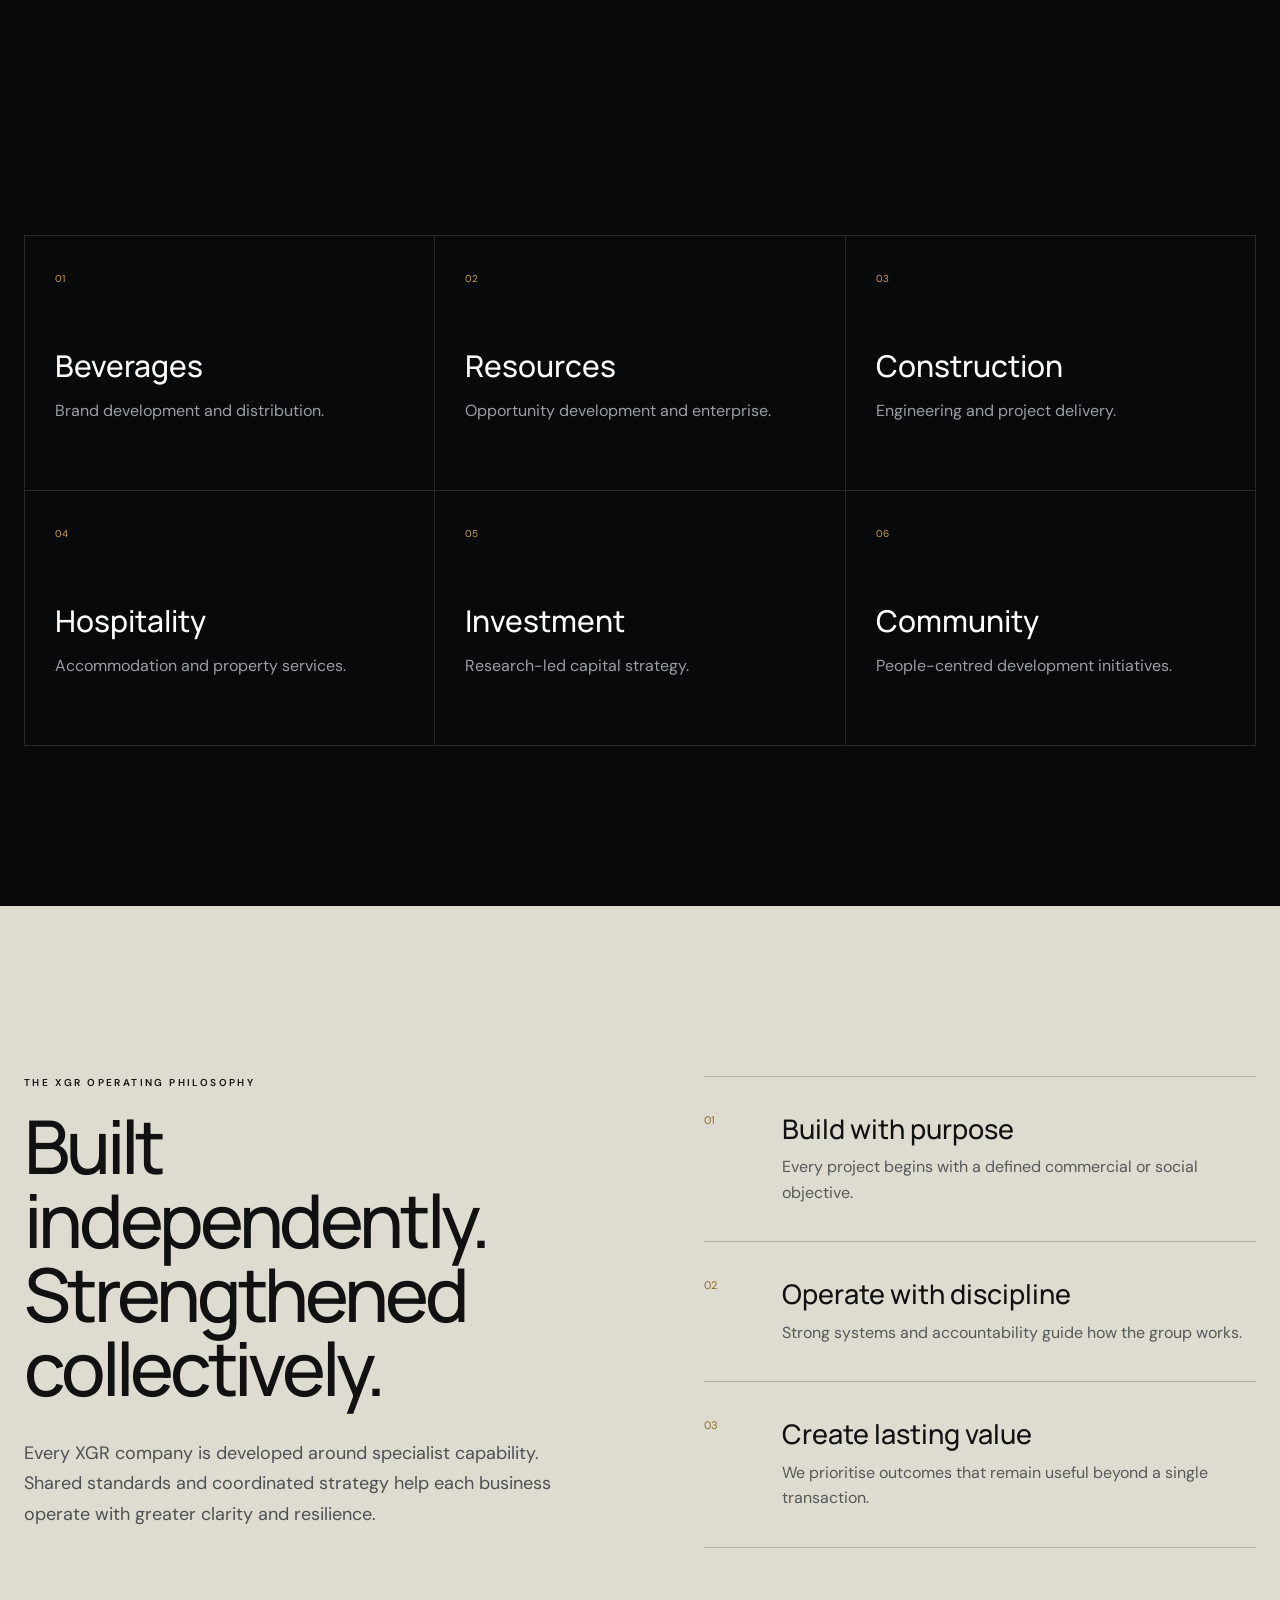
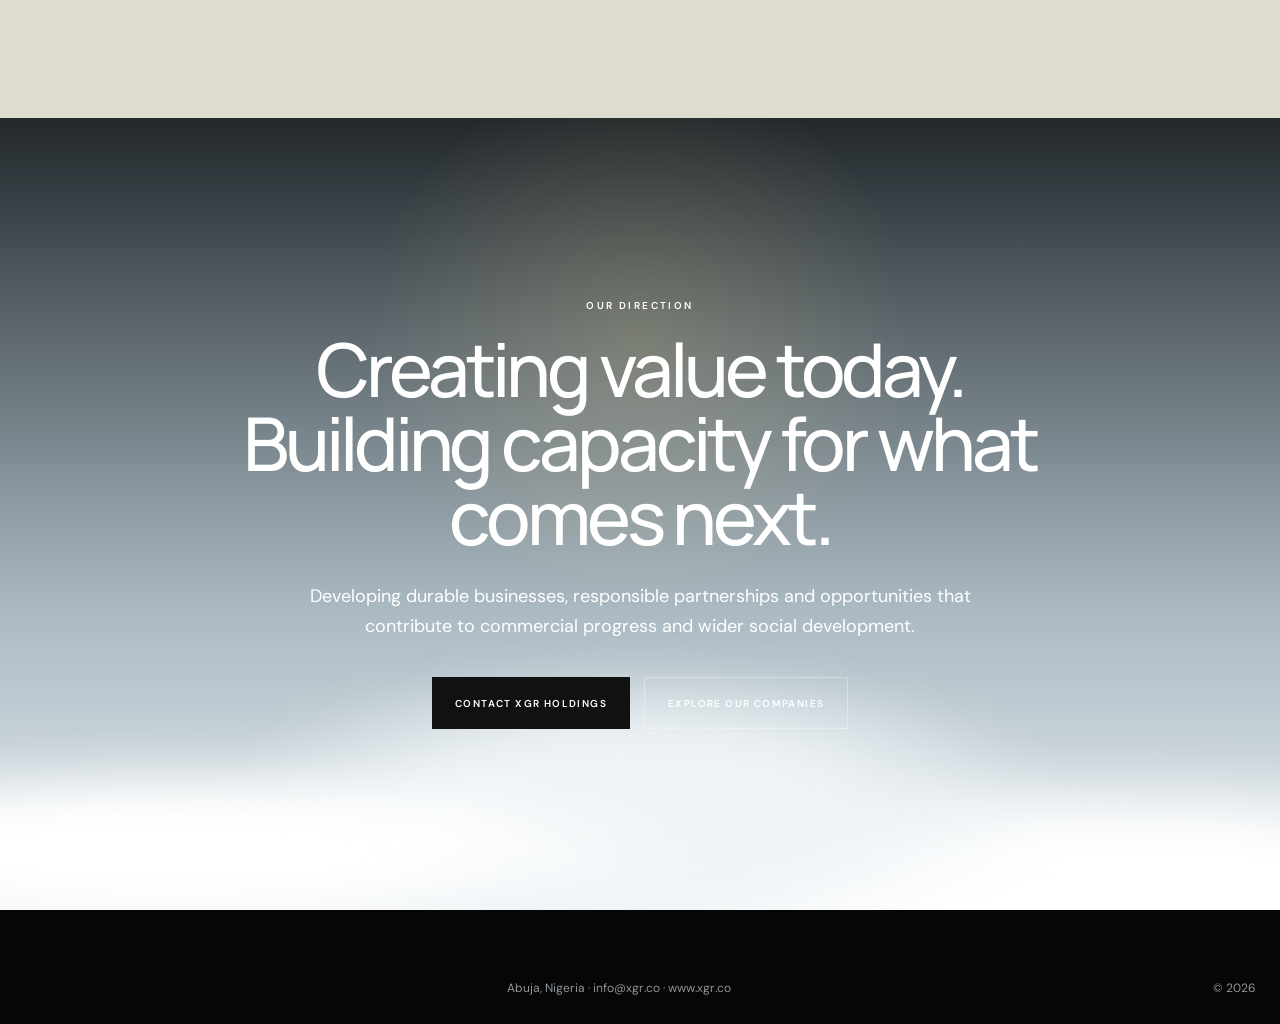
==== commit 3aa0de27: "Add official XGR and Charlie’s Winery logos" ====
--- a/index.html
+++ b/index.html
@@ -9,13 +9,13 @@
   <link rel="preconnect" href="https://fonts.googleapis.com">
   <link rel="preconnect" href="https://fonts.gstatic.com" crossorigin>
   <link href="https://fonts.googleapis.com/css2?family=DM+Sans:wght@400;500;600&family=Manrope:wght@400;500;600&display=swap" rel="stylesheet">
-  <link rel="stylesheet" href="/styles.css">
+  <link rel="stylesheet" href="styles.css">
 </head>
 <body><a class="skip-link" href="#main">Skip to content</a><div class="grain" aria-hidden="true"></div>
   <div class="cursor-glow" aria-hidden="true"></div>
   <div class="progress" id="progress" aria-hidden="true"></div>
   <header class="nav" id="nav">
-  <a class="brand" href="#top" aria-label="XGR Holdings home"><i class="brand-mark" aria-hidden="true"><b></b></i><span>XGR HOLDINGS</span></a>
+  <a class="brand" href="#top" aria-label="XGR Holdings home"><span class="brand-logo-shell"><img class="brand-logo brand-logo-dark" src="assets/xgr-holdings-dark.svg" alt="XGR Holdings"><img class="brand-logo brand-logo-light" src="assets/xgr-holdings-light.svg" alt="" aria-hidden="true"></span></a>
   <nav class="nav-links" aria-label="Primary navigation"><a href="#about" data-nav="about">About</a><a href="#companies" data-nav="companies">Companies</a><a href="#industries" data-nav="industries">Industries</a><a href="#vision" data-nav="vision">Vision</a></nav>
   <div class="nav-actions"><a class="nav-contact magnetic" href="#contact">Contact</a><button class="menu-button" id="menuButton" type="button" aria-expanded="false" aria-controls="menuPanel"><span>Menu</span><i></i><i></i></button></div>
 </header>
@@ -27,7 +27,7 @@
       <nav class="menu-primary" aria-label="Expanded navigation">
         <a href="#about"><span>01</span>About the group</a><a href="#companies"><span>02</span>Our companies</a><a href="#industries"><span>03</span>Industries</a><a href="#vision"><span>04</span>Our direction</a><a href="#contact"><span>05</span>Contact</a>
       </nav>
-      <div class="menu-companies"><p>THE GROUP</p><a href="#companies" data-company-jump="0">Charlie’s Winery</a><a href="#companies" data-company-jump="1">Xanadu Global Resources</a><a href="#companies" data-company-jump="2">Designated Contractors Limited</a><a href="#companies" data-company-jump="3">XGR Hospitality</a><a href="#companies" data-company-jump="4">XGR Capital</a><a href="#companies" data-company-jump="5">XGRD Foundation</a></div>
+      <div class="menu-companies"><p>THE GROUP</p><a href="companies/charlies-winery/">Charlie’s Winery</a><a href="#companies" data-company-jump="1">Xanadu Global Resources</a><a href="#companies" data-company-jump="2">Designated Contractors Limited</a><a href="#companies" data-company-jump="3">XGR Hospitality</a><a href="#companies" data-company-jump="4">XGR Capital</a><a href="#companies" data-company-jump="5">XGRD Foundation</a></div>
     </div>
     <div class="menu-footer"><span>Abuja, Nigeria</span><a href="mailto:info@xgr.co">info@xgr.co</a><span>www.xgr.co</span></div>
   </div>
@@ -35,7 +35,7 @@
   <main id="main">
     <section class="hero" id="top" data-section="top">
       <div class="hero-sky" aria-hidden="true"><div class="sun-halo parallax" data-depth="0.025"></div><div class="gold-orbit gold-orbit-a parallax" data-depth="0.045"></div><div class="gold-orbit gold-orbit-b parallax" data-depth="-0.025"></div><div class="cloud cloud-left parallax" data-depth="-0.035"></div><div class="cloud cloud-right parallax" data-depth="0.028"></div><div class="cloud cloud-high cloud-high-a parallax" data-depth="0.014"></div><div class="cloud cloud-high cloud-high-b parallax" data-depth="-0.012"></div><div class="spark-field" id="sparkField"></div></div>
-      <div class="hero-content shell"><div class="eyebrow reveal">XANADU GLOBAL RESOURCES HOLDINGS</div><h1 class="hero-title reveal"><span>Building industries.</span><span class="hero-title-secondary">Connecting possibilities.</span></h1><p class="hero-copy reveal">A diversified Nigerian group creating long-term value across beverages, resources, construction, hospitality, investment and social development.</p><div class="hero-actions reveal"><a class="button magnetic" href="#companies">Explore the group</a><a class="text-link" href="#about">Discover our vision <i>↘</i></a></div></div>
+      <div class="hero-content shell"><img class="hero-brand-logo reveal" src="assets/xgr-holdings-dark.svg" alt="XGR Holdings"><h1 class="hero-title reveal"><span>Building industries.</span><span class="hero-title-secondary">Connecting possibilities.</span></h1><p class="hero-copy reveal">A diversified Nigerian group creating long-term value across beverages, resources, construction, hospitality, investment and social development.</p><div class="hero-actions reveal"><a class="button magnetic" href="#companies">Explore the group</a><a class="text-link" href="#about">Discover our vision <i>↘</i></a></div></div>
       <aside class="hero-index reveal" aria-label="Group summary"><strong>06</strong><span>Companies</span><i></i><strong>01</strong><span>Connected vision</span></aside>
       <a class="scroll-cue" href="#about" aria-label="Scroll to discover"><span>Scroll to enter</span><i></i></a>
     </section>
@@ -56,8 +56,8 @@
       <button class="company-tab" type="button" role="tab" aria-selected="false" data-index="5"><span>06</span><strong>XGRD Foundation</strong><small>Community Development</small></button>
     </div>
     <article class="company-stage" role="tabpanel" aria-live="polite">
-      <div class="stage-visual" aria-hidden="true"><div class="stage-orbit orbit-outer"></div><div class="stage-orbit orbit-middle"></div><div class="stage-orbit orbit-inner"></div><div class="stage-core"><span id="stageMonogram">CW</span></div><i class="stage-node node-one"></i><i class="stage-node node-two"></i><i class="stage-node node-three"></i></div>
-      <div class="stage-content"><p class="stage-industry" id="stageIndustry">BEVERAGES & DISTRIBUTION</p><h3 id="stageTitle">Charlie’s Winery</h3><p id="stageDescription">Developing, marketing and distributing distinctive beverage brands for modern consumers and commercial partners.</p><div class="stage-meta"><span id="stageCounter">01 / 06</span><i><b id="stageProgress"></b></i></div><a class="stage-link" href="#contact">Explore this company <span>↗</span></a></div>
+      <div class="stage-visual" aria-hidden="true"><div class="stage-orbit orbit-outer"></div><div class="stage-orbit orbit-middle"></div><div class="stage-orbit orbit-inner"></div><div class="stage-core has-logo" id="stageCore"><img class="stage-logo" id="stageLogo" src="companies/charlies-winery/logo-light.svg" alt=""><span id="stageMonogram">CW</span></div><i class="stage-node node-one"></i><i class="stage-node node-two"></i><i class="stage-node node-three"></i></div>
+      <div class="stage-content"><p class="stage-industry" id="stageIndustry">BEVERAGES & DISTRIBUTION</p><h3 id="stageTitle">Charlie’s Winery</h3><p id="stageDescription">Developing, marketing and distributing distinctive beverage brands for modern consumers and commercial partners.</p><div class="stage-meta"><span id="stageCounter">01 / 06</span><i><b id="stageProgress"></b></i></div><a class="stage-link" id="stageLink" href="companies/charlies-winery/">Explore this company <span>↗</span></a></div>
     </article>
   </div>
 </div></section>
@@ -65,7 +65,7 @@
     <section class="philosophy" id="vision" data-section="vision"><div class="shell philosophy-grid"><div class="reveal"><div class="eyebrow">THE XGR OPERATING PHILOSOPHY</div><h2>Built independently.<br>Strengthened collectively.</h2><p>Every XGR company is developed around specialist capability. Shared standards and coordinated strategy help each business operate with greater clarity and resilience.</p></div><div class="principles"><article class="reveal"><span>01</span><div><h3>Build with purpose</h3><p>Every project begins with a defined commercial or social objective.</p></div></article><article class="reveal"><span>02</span><div><h3>Operate with discipline</h3><p>Strong systems and accountability guide how the group works.</p></div></article><article class="reveal"><span>03</span><div><h3>Create lasting value</h3><p>We prioritise outcomes that remain useful beyond a single transaction.</p></div></article></div></div></section>
     <section class="vision-final" id="contact" data-section="contact"><div class="vision-clouds" aria-hidden="true"></div><div class="shell reveal"><div class="eyebrow">OUR DIRECTION</div><h2>Creating value today.<br>Building capacity for what comes next.</h2><p>Developing durable businesses, responsible partnerships and opportunities that contribute to commercial progress and wider social development.</p><div class="closing-actions"><a class="button button-dark magnetic" href="mailto:info@xgr.co">Contact XGR Holdings</a><a class="button button-ghost magnetic" href="#companies">Explore our companies</a></div></div></section>
   </main>
-  <footer><div class="shell footer-grid"><b>XGR HOLDINGS</b><span>Abuja, Nigeria · info@xgr.co · www.xgr.co</span><span>© 2026</span></div></footer>
-  <script src="/script.js"></script>
+  <footer><div class="shell footer-grid"><a class="footer-brand" href="#top" aria-label="XGR Holdings home"><img src="assets/xgr-holdings-light.svg" alt="XGR Holdings"></a><span>Abuja, Nigeria · info@xgr.co · www.xgr.co</span><span>© 2026</span></div></footer>
+  <script src="script.js"></script>
 </body>
 </html>
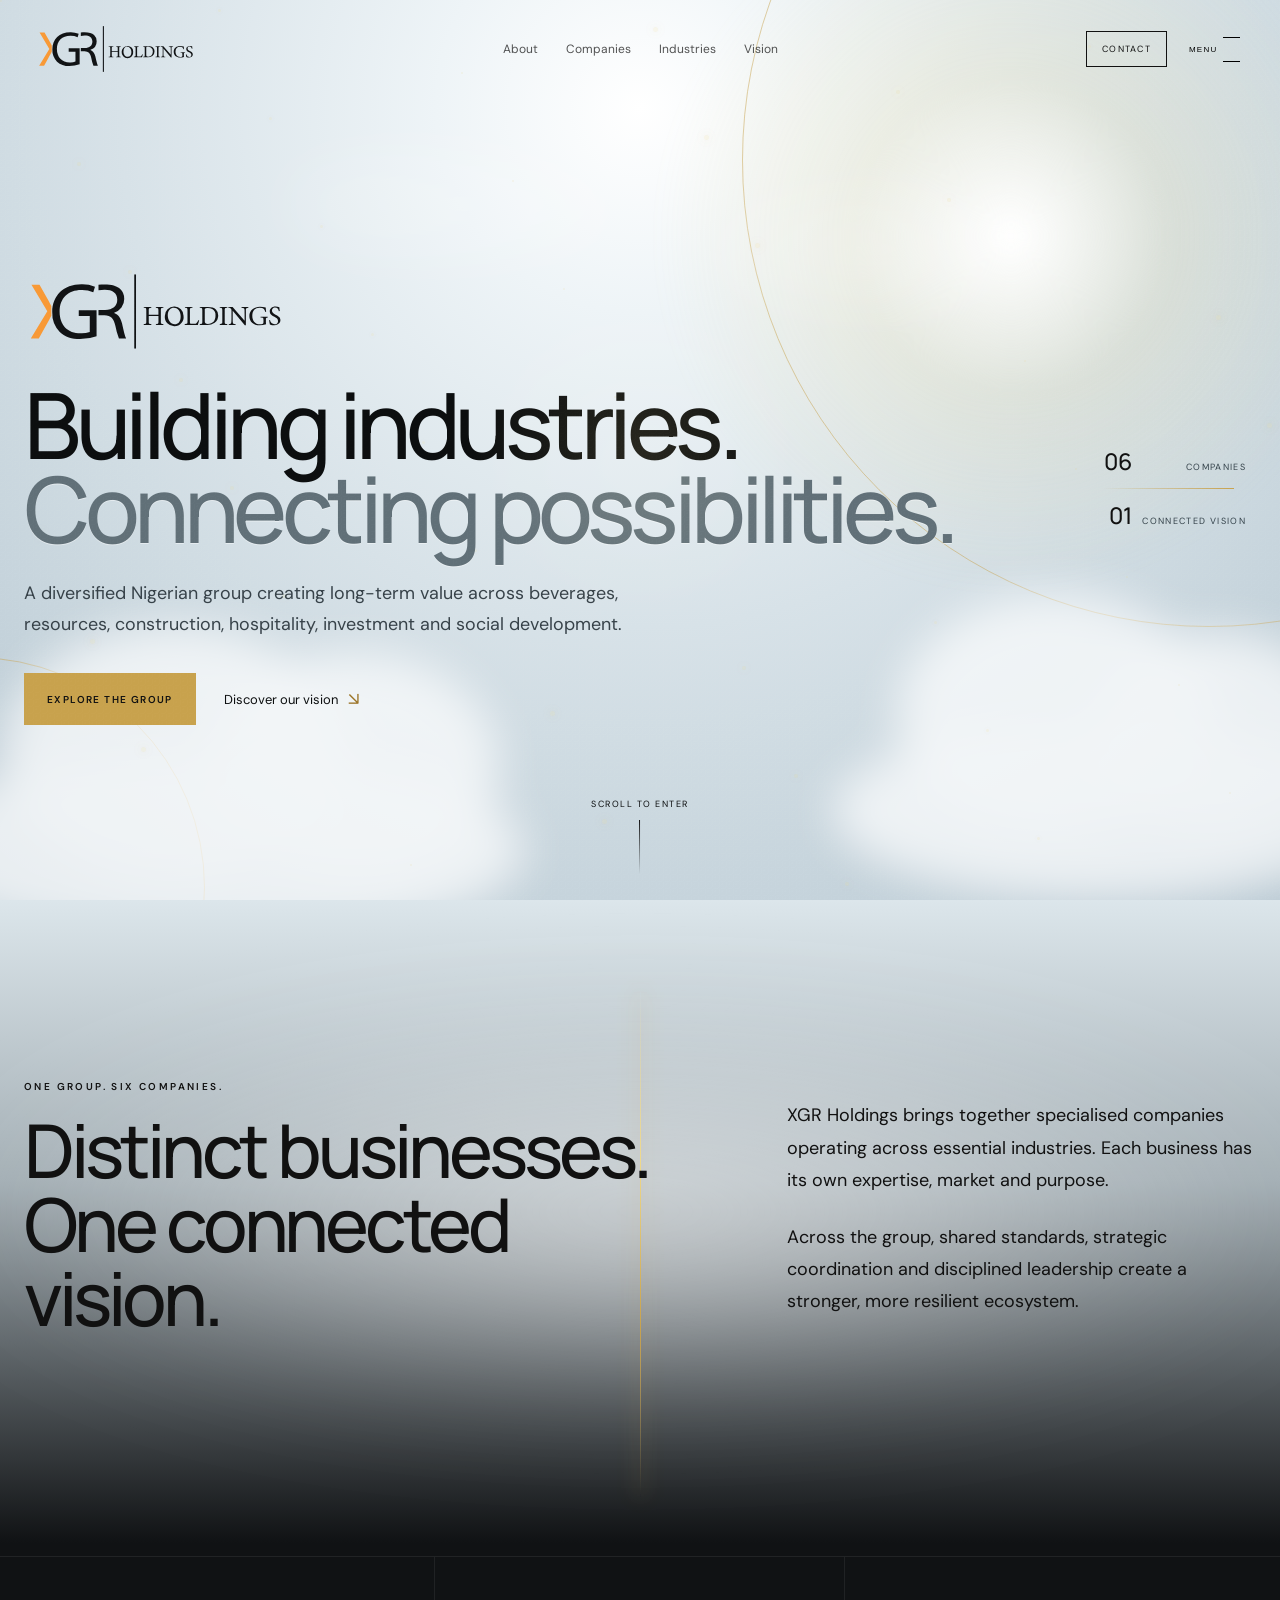
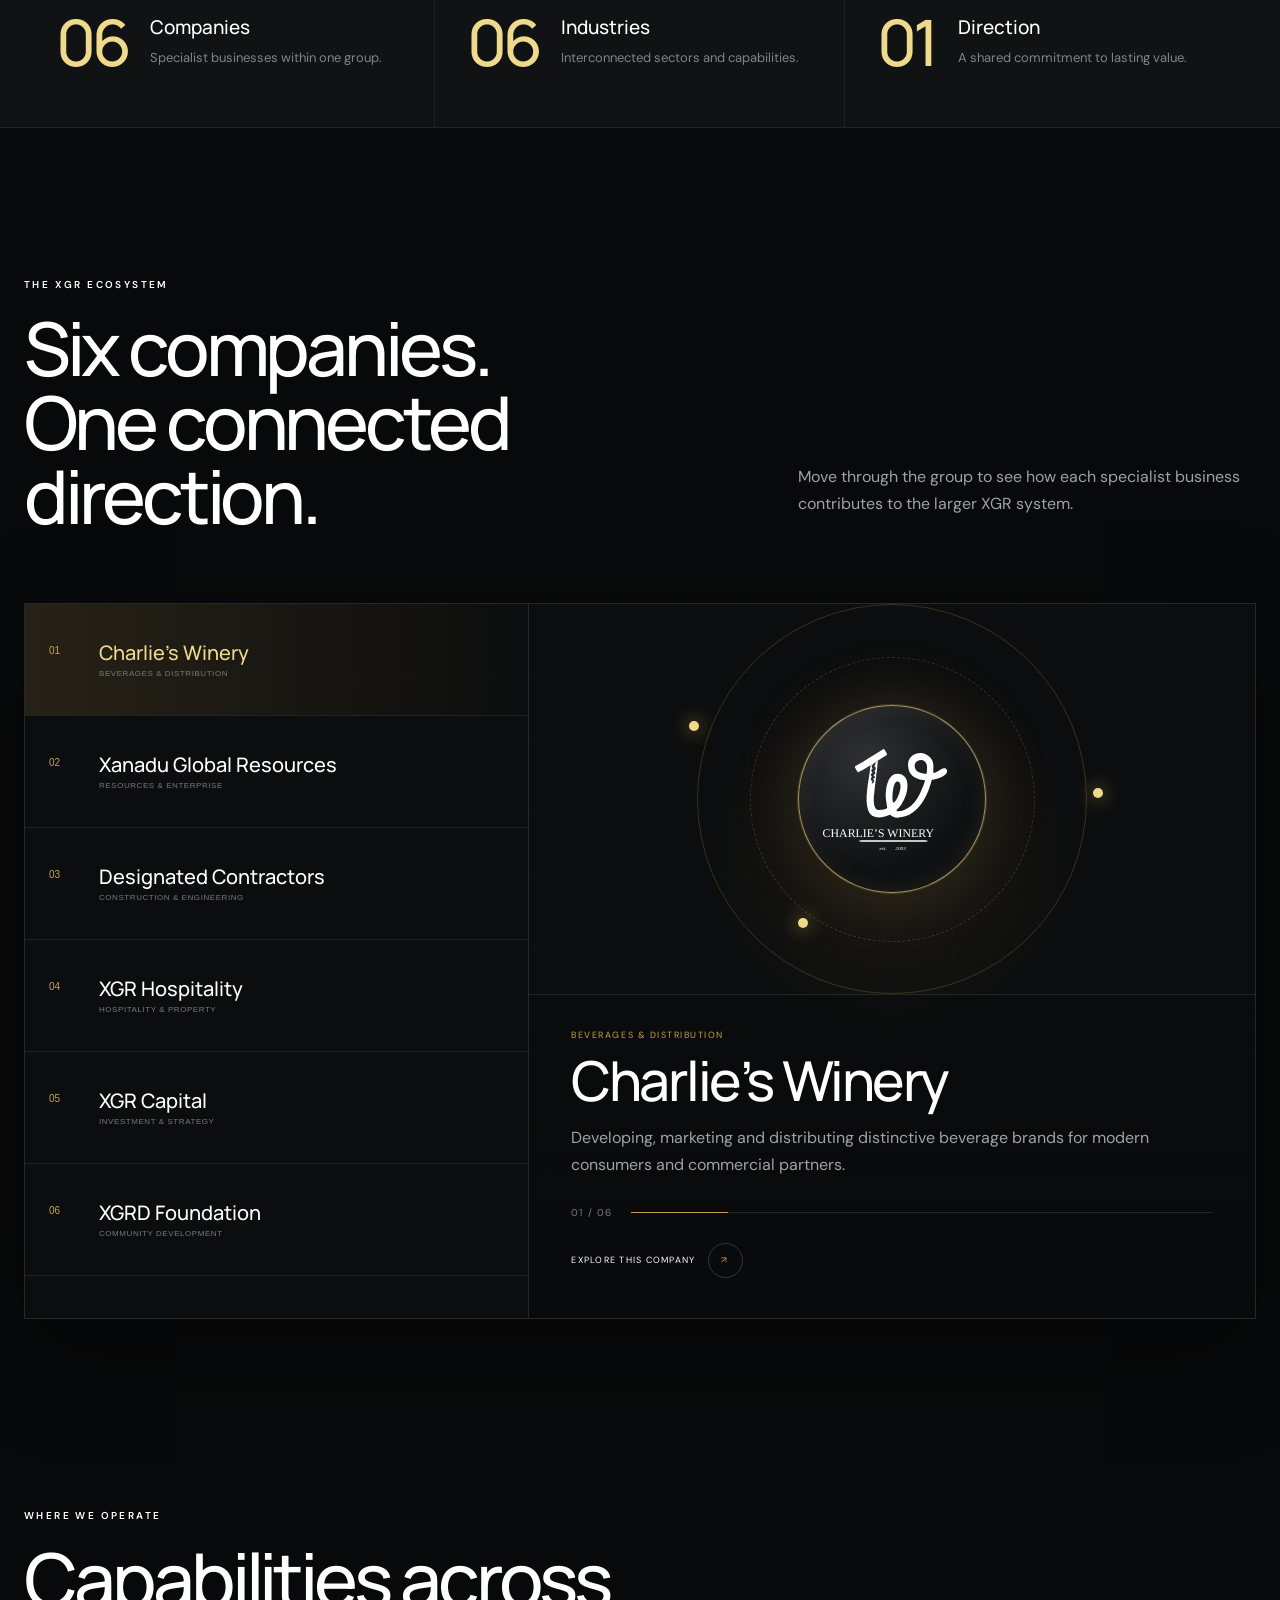
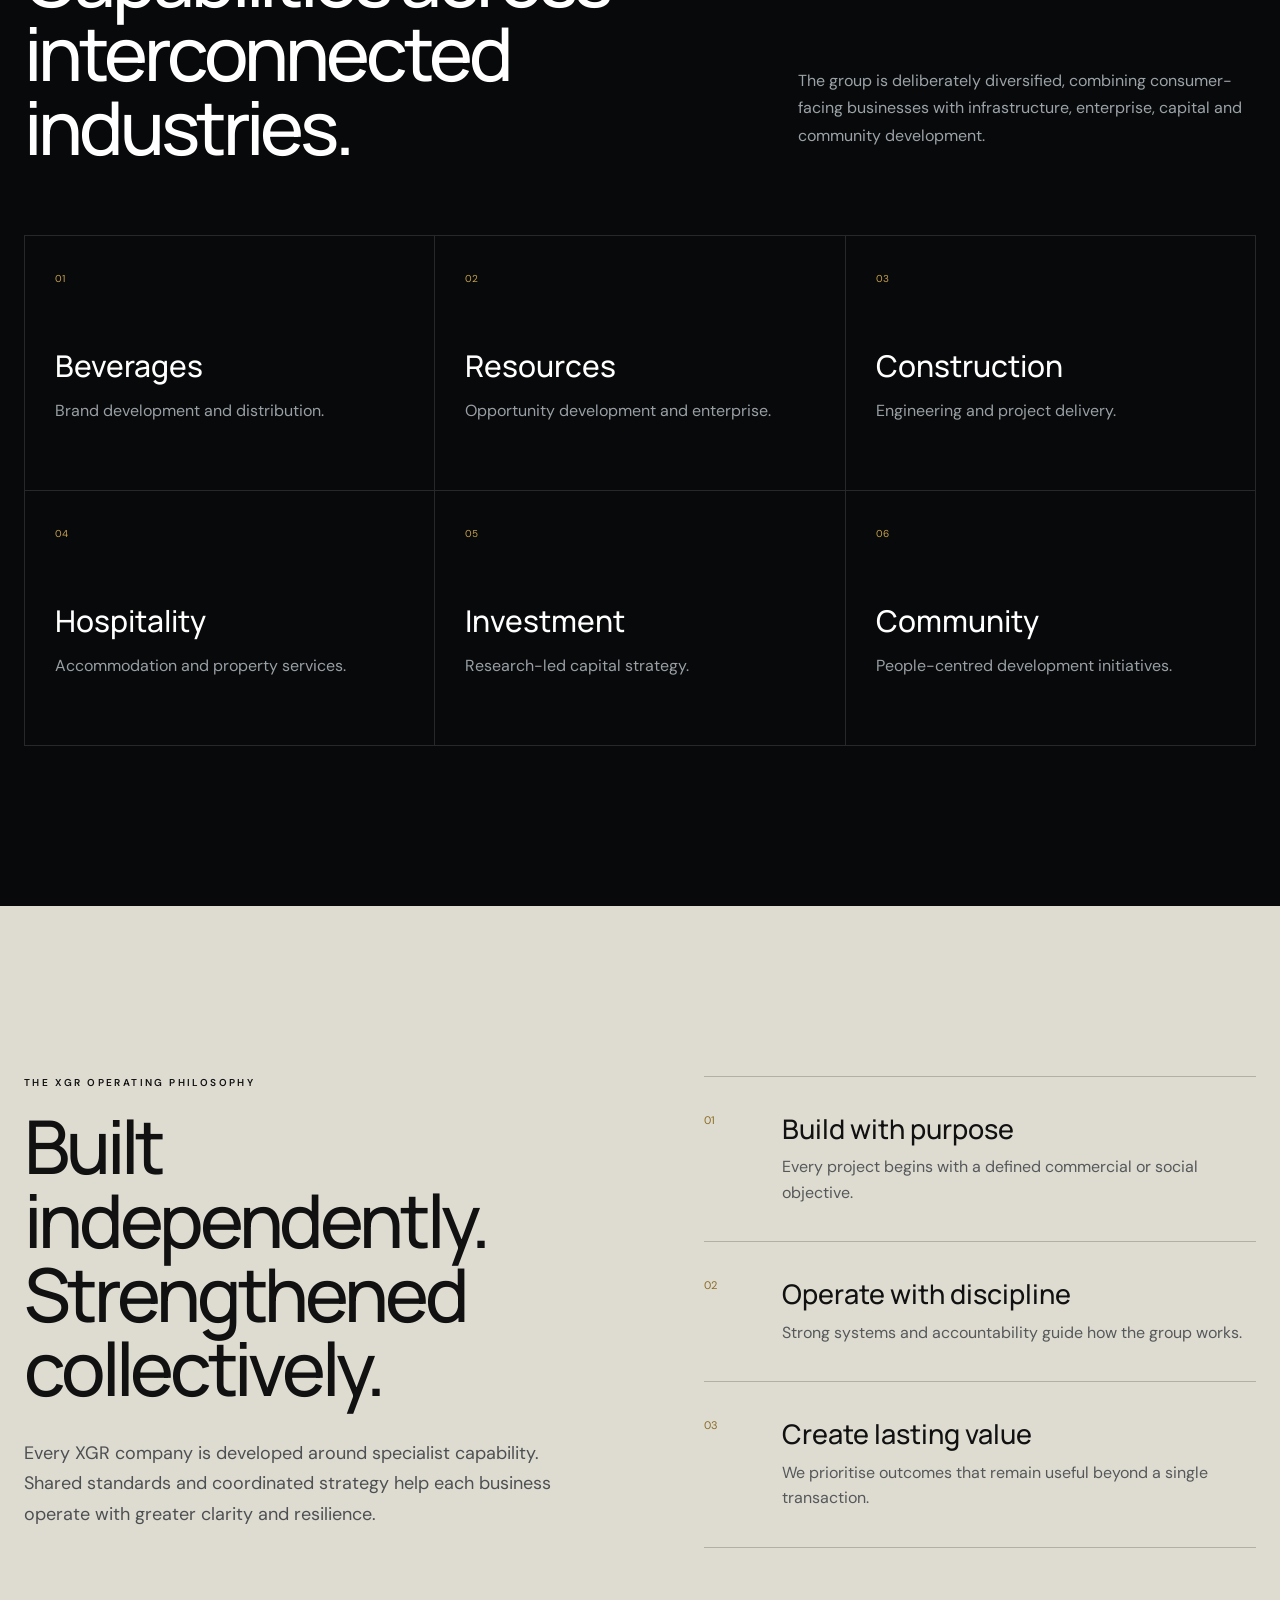
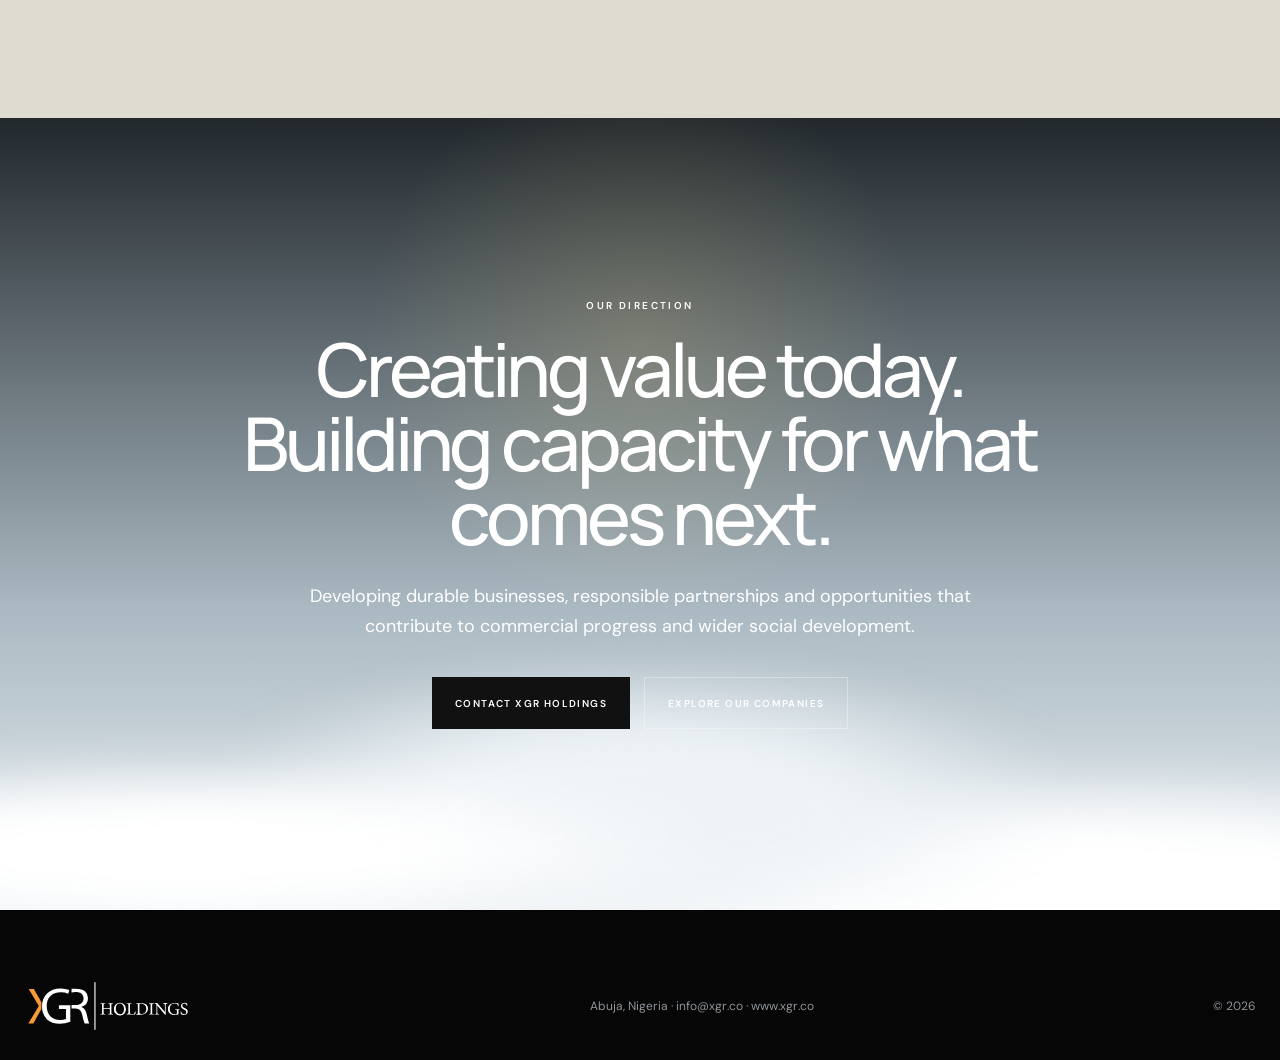
==== commit f4647fcd: "Make Charlie's Winery company row open its page" ====
--- a/index.html
+++ b/index.html
@@ -48,7 +48,7 @@
   <div class="section-head split reveal"><div><div class="eyebrow">THE XGR ECOSYSTEM</div><h2>Six companies.<br>One connected direction.</h2></div><p>Move through the group to see how each specialist business contributes to the larger XGR system.</p></div>
   <div class="company-console reveal" id="companyConsole">
     <div class="company-tabs" role="tablist" aria-label="XGR companies">
-      <button class="company-tab is-active" type="button" role="tab" aria-selected="true" data-index="0"><span>01</span><strong>Charlie’s Winery</strong><small>Beverages & Distribution</small></button>
+      <button class="company-tab is-active" type="button" role="tab" aria-selected="true" data-index="0" data-page="companies/charlies-winery/" aria-label="Open Charlie’s Winery page"><span>01</span><strong>Charlie’s Winery</strong><small>Beverages & Distribution</small></button>
       <button class="company-tab" type="button" role="tab" aria-selected="false" data-index="1"><span>02</span><strong>Xanadu Global Resources</strong><small>Resources & Enterprise</small></button>
       <button class="company-tab" type="button" role="tab" aria-selected="false" data-index="2"><span>03</span><strong>Designated Contractors</strong><small>Construction & Engineering</small></button>
       <button class="company-tab" type="button" role="tab" aria-selected="false" data-index="3"><span>04</span><strong>XGR Hospitality</strong><small>Hospitality & Property</small></button>
--- a/styles.css
+++ b/styles.css
@@ -9,3 +9,11 @@
 @media(max-width:640px){.nav-contact{display:none}.menu-inner{padding-top:110px}.metric{padding:26px 10px}.company-tabs{grid-template-columns:1fr}.company-tab{border-right:0;min-height:96px}.stage-visual{min-height:320px}.orbit-outer{width:290px;height:290px}.orbit-middle{width:210px;height:210px}.orbit-inner{width:145px;height:145px}.stage-core{width:92px;height:92px}.stage-content{padding:28px 22px 32px}.closing-actions{flex-direction:column;align-items:center}}
 
 .company-card--link{cursor:pointer}.company-card--link:focus-visible{outline:2px solid var(--gold2);outline-offset:5px}
+
+
+/* Official XGR and company logo integration */
+.brand{width:176px;min-width:176px;gap:0}.brand-logo-shell{position:relative;display:block;width:176px;height:50px}.brand-logo{position:absolute;inset:0;width:100%;height:100%;object-fit:contain;object-position:left center;transition:opacity .28s ease,transform .28s ease}.brand-logo-light{opacity:0}.nav.on .brand-logo-dark{opacity:0}.nav.on .brand-logo-light{opacity:1}.brand:hover .brand-logo{transform:translateY(-1px)}
+.hero-brand-logo{display:block;width:min(260px,44vw);height:auto;margin:0 0 30px;object-fit:contain;object-position:left center}.footer-brand{display:inline-flex;align-items:center}.footer-brand img{display:block;width:166px;height:auto}.footer-grid{align-items:center}
+.stage-core.has-logo{width:188px;height:188px}.stage-logo{display:none;width:138px;max-height:128px;object-fit:contain;object-position:center;filter:drop-shadow(0 10px 24px rgba(0,0,0,.28))}.stage-core.has-logo .stage-logo{display:block}.stage-core.has-logo #stageMonogram{display:none}
+@media(max-width:980px){.brand{width:158px;min-width:158px}.brand-logo-shell{width:158px;height:46px}.stage-core.has-logo{width:168px;height:168px}.stage-logo{width:124px}}
+@media(max-width:640px){.brand{width:136px;min-width:136px}.brand-logo-shell{width:136px;height:42px}.hero-brand-logo{width:min(225px,58vw);margin-bottom:24px}.footer-brand img{width:145px}.footer-grid{align-items:flex-start}.stage-core.has-logo{width:150px;height:150px}.stage-logo{width:110px}}
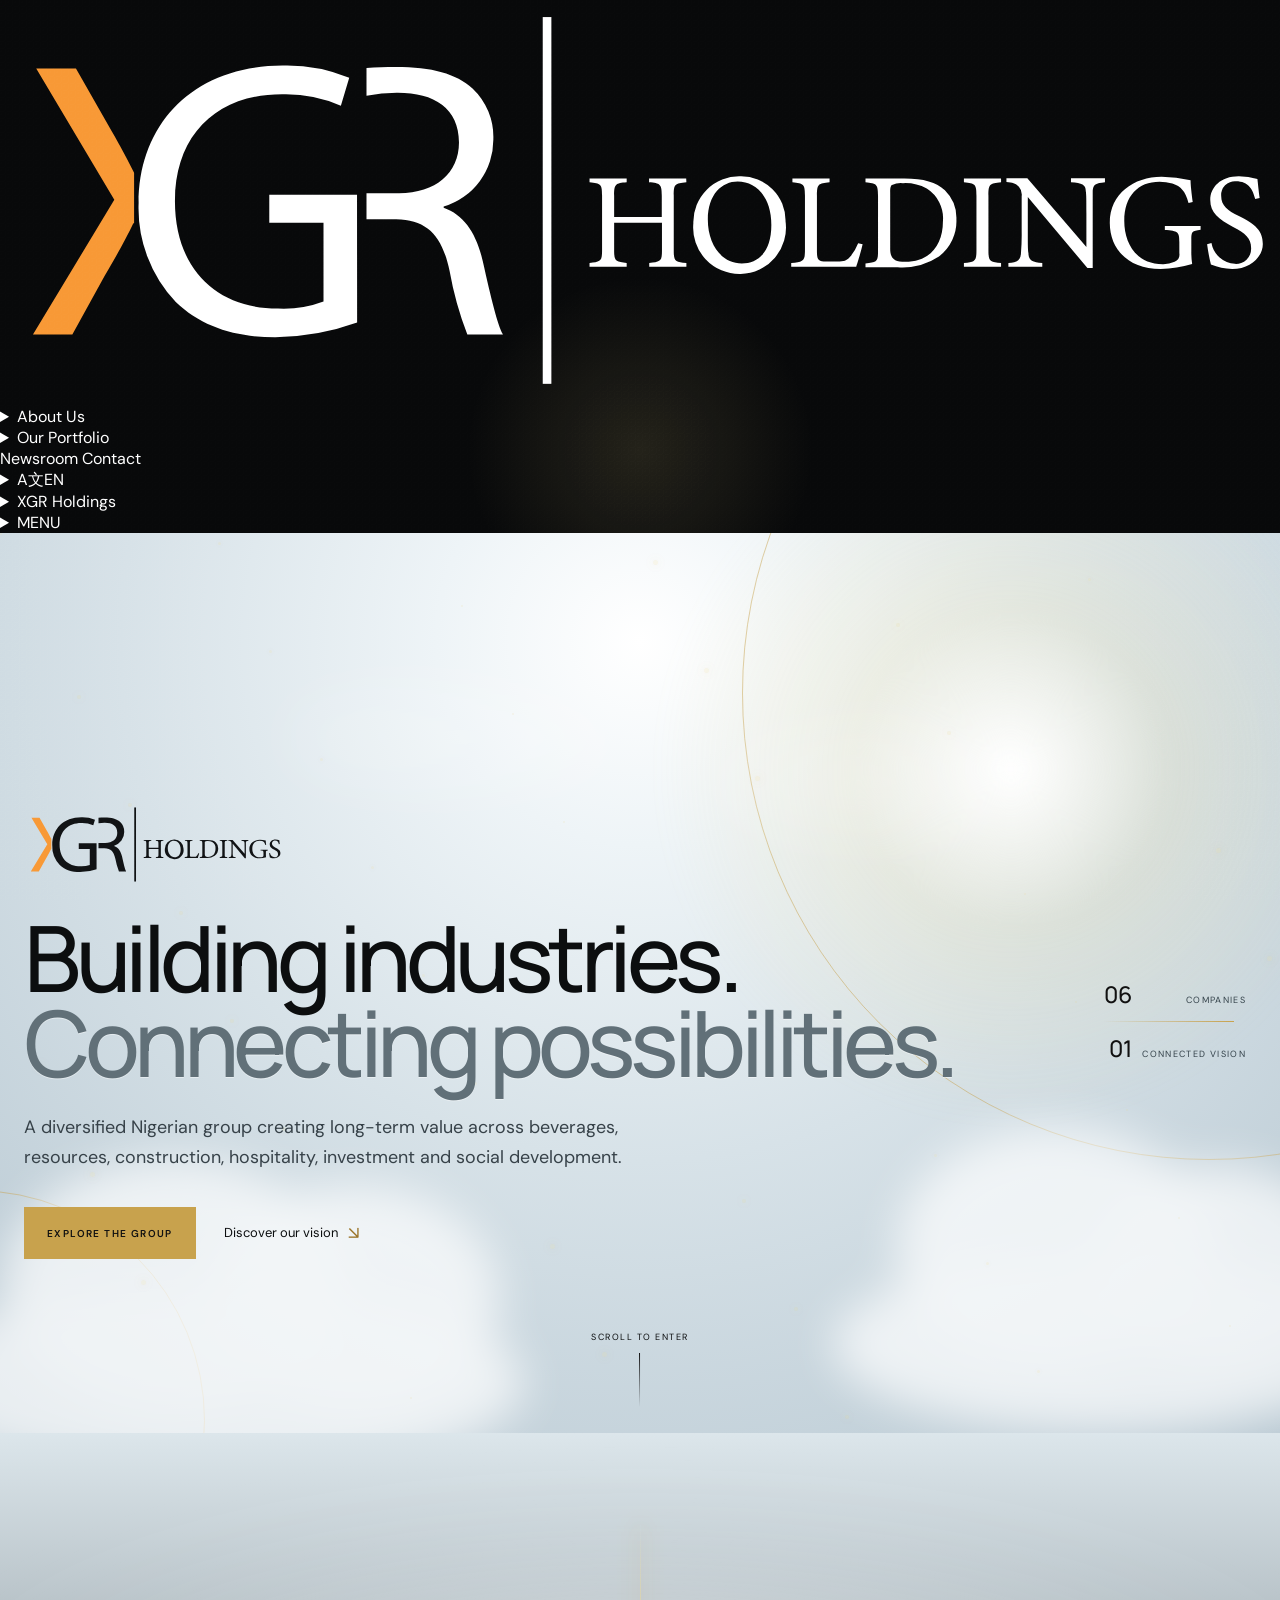
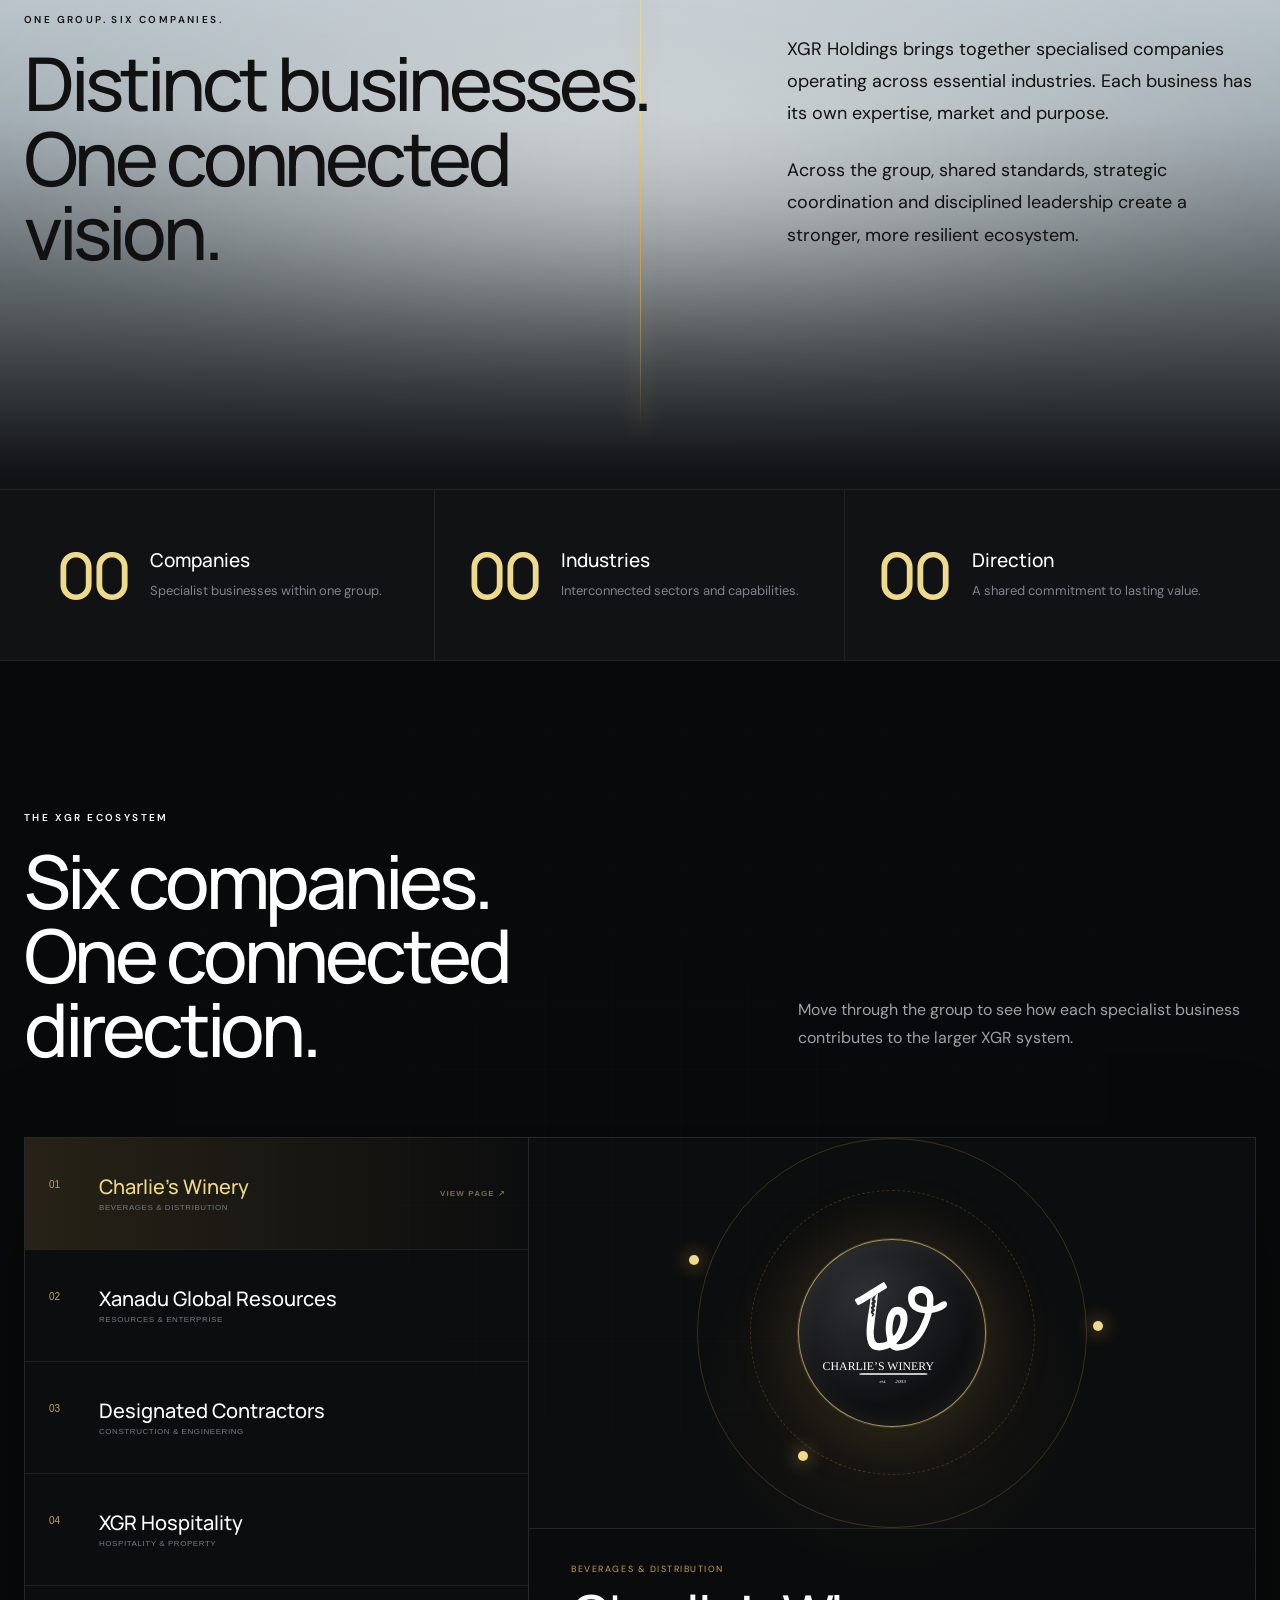
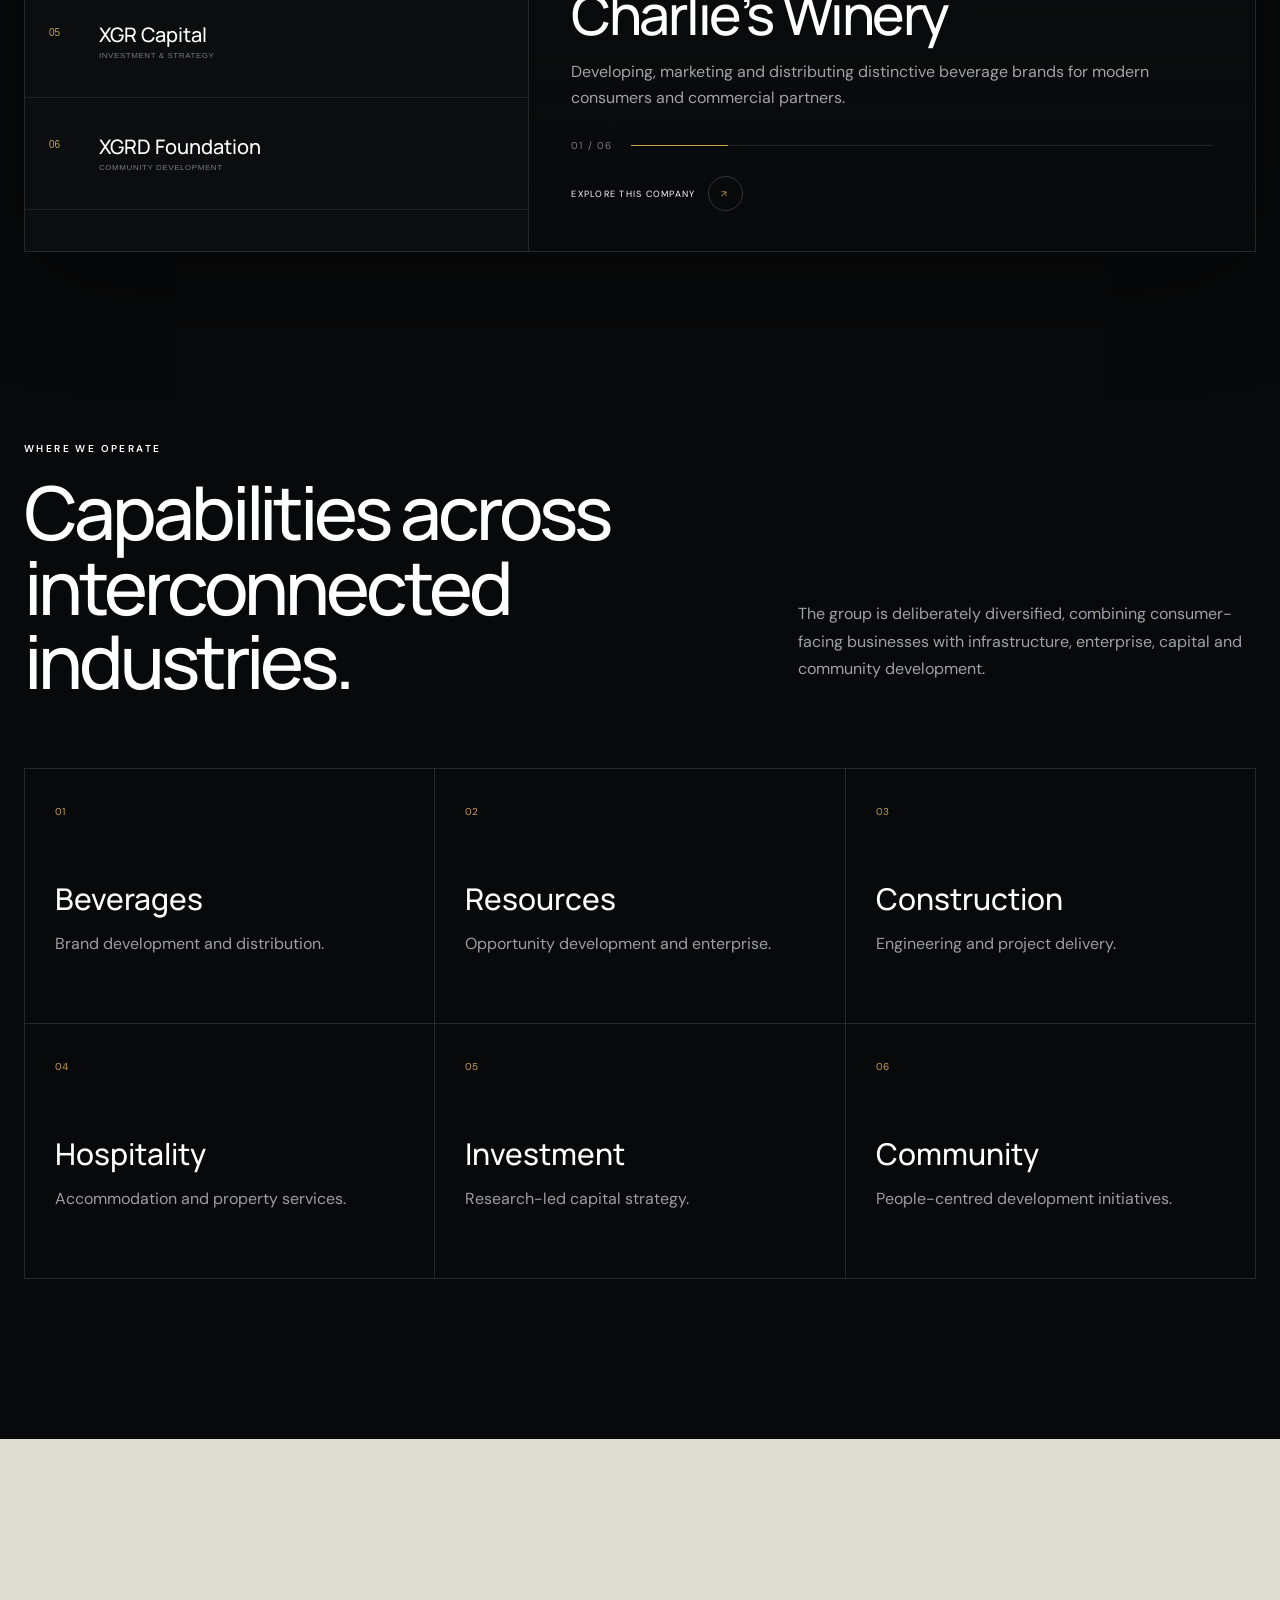
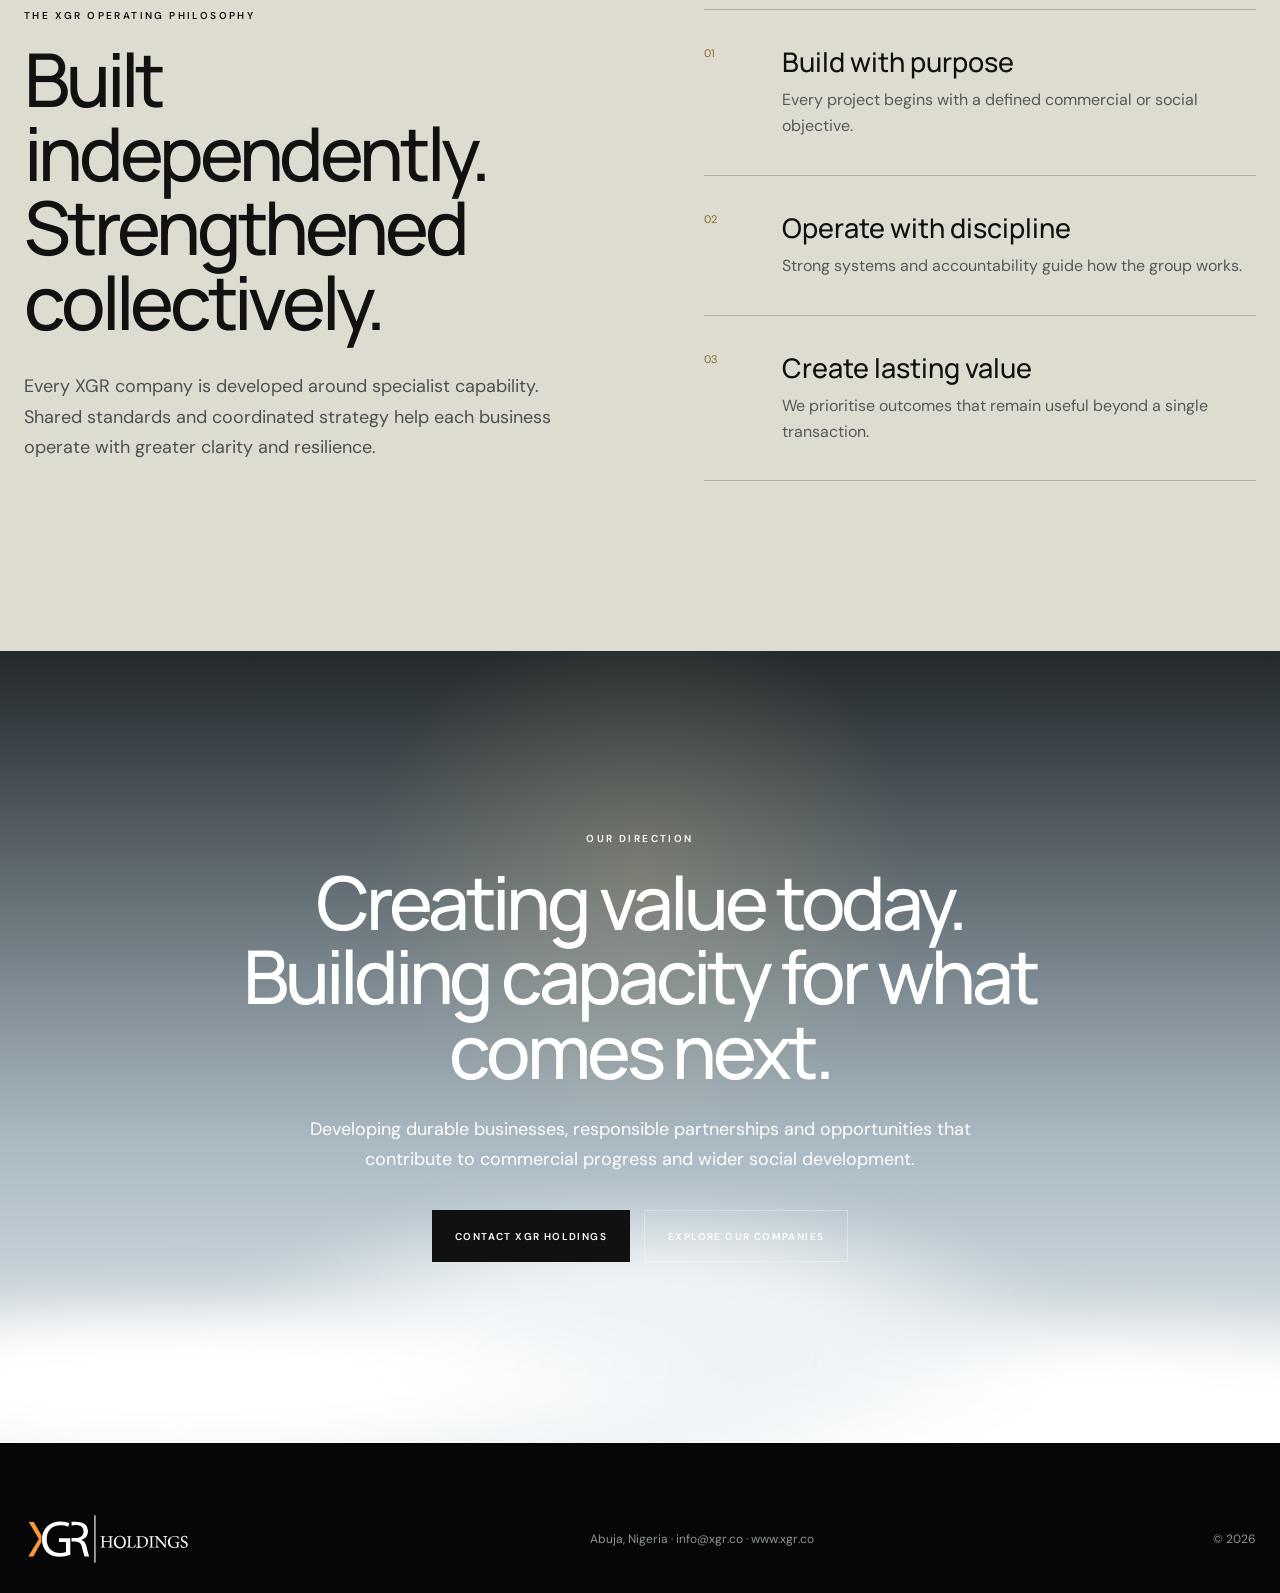
==== commit 2ddc5123: "Unify the navigation bar across XGR pages" ====
--- a/index.html
+++ b/index.html
@@ -10,28 +10,25 @@
   <link rel="preconnect" href="https://fonts.gstatic.com" crossorigin>
   <link href="https://fonts.googleapis.com/css2?family=DM+Sans:wght@400;500;600&family=Manrope:wght@400;500;600&display=swap" rel="stylesheet">
   <link rel="stylesheet" href="styles.css">
+  <link rel="stylesheet" href="global-nav.css">
 </head>
-<body><a class="skip-link" href="#main">Skip to content</a><div class="grain" aria-hidden="true"></div>
+<body class="with-global-header"><a class="skip-link" href="#main">Skip to content</a><div class="grain" aria-hidden="true"></div>
   <div class="cursor-glow" aria-hidden="true"></div>
   <div class="progress" id="progress" aria-hidden="true"></div>
-  <header class="nav" id="nav">
-  <a class="brand" href="#top" aria-label="XGR Holdings home"><span class="brand-logo-shell"><img class="brand-logo brand-logo-dark" src="assets/xgr-holdings-dark.svg" alt="XGR Holdings"><img class="brand-logo brand-logo-light" src="assets/xgr-holdings-light.svg" alt="" aria-hidden="true"></span></a>
-  <nav class="nav-links" aria-label="Primary navigation"><a href="#about" data-nav="about">About</a><a href="#companies" data-nav="companies">Companies</a><a href="#industries" data-nav="industries">Industries</a><a href="#vision" data-nav="vision">Vision</a></nav>
-  <div class="nav-actions"><a class="nav-contact magnetic" href="#contact">Contact</a><button class="menu-button" id="menuButton" type="button" aria-expanded="false" aria-controls="menuPanel"><span>Menu</span><i></i><i></i></button></div>
+  <header class="global-header" id="nav">
+  <div class="global-header__inner">
+    <a class="global-header__logo" href="#top" aria-label="XGR Holdings home"><img src="assets/xgr-holdings-light.svg" alt="XGR Holdings"></a>
+    <nav class="global-header__nav" aria-label="Primary navigation">
+      <details class="global-nav-dropdown"><summary>About Us <i class="global-chevron" aria-hidden="true"></i></summary><div class="global-dropdown-menu"><a href="#about" data-nav="about">About XGR</a><a href="#vision" data-nav="vision">Vision & Philosophy</a></div></details>
+      <details class="global-nav-dropdown"><summary>Our Portfolio <i class="global-chevron" aria-hidden="true"></i></summary><div class="global-dropdown-menu"><a href="#companies" data-nav="companies">Our Companies</a><a href="#industries" data-nav="industries">Industries</a><a href="#model">How the Group Works</a></div></details>
+      <a class="global-nav-link" href="https://xgrdemo.vercel.app/newsroom">Newsroom</a>
+      <a class="global-nav-link" href="#contact" data-nav="contact">Contact</a>
+      <details class="global-language"><summary><span class="global-language__icon" aria-hidden="true">A文</span><span>EN</span><i class="global-chevron" aria-hidden="true"></i></summary><div class="global-dropdown-menu"><span>English</span></div></details>
+    </nav>
+    <details class="company-selector"><summary><span>XGR Holdings</span><i class="global-chevron" aria-hidden="true"></i></summary><div class="global-dropdown-menu"><a href="#top" aria-current="page">XGR Holdings</a><a href="companies/charlies-winery/">Charlie’s Winery</a><a href="#companies">Xanadu Global Resources</a><a href="#companies">Designated Contractors</a><a href="#companies">XGR Hospitality</a><a href="#companies">XGR Capital</a><a href="#companies">XGRD Foundation</a></div></details>
+    <details class="global-mobile-menu"><summary><span>MENU</span><i class="global-chevron" aria-hidden="true"></i></summary><div class="global-mobile-menu__panel"><a href="#about">About Us</a><a href="#companies">Our Portfolio</a><a href="https://xgrdemo.vercel.app/newsroom">Newsroom</a><a href="#contact">Contact</a><p class="global-mobile-current">Switch company</p><a href="#top" aria-current="page">XGR Holdings</a><a href="companies/charlies-winery/">Charlie’s Winery</a><a href="#companies">Xanadu Global Resources</a><a href="#companies">Designated Contractors</a><a href="#companies">XGR Hospitality</a><a href="#companies">XGR Capital</a><a href="#companies">XGRD Foundation</a></div></details>
+  </div>
 </header>
-<div class="menu-panel" id="menuPanel" aria-hidden="true">
-  <div class="menu-ambient" aria-hidden="true"></div>
-  <div class="shell menu-inner">
-    <div class="eyebrow">EXPLORE XGR</div>
-    <div class="menu-grid">
-      <nav class="menu-primary" aria-label="Expanded navigation">
-        <a href="#about"><span>01</span>About the group</a><a href="#companies"><span>02</span>Our companies</a><a href="#industries"><span>03</span>Industries</a><a href="#vision"><span>04</span>Our direction</a><a href="#contact"><span>05</span>Contact</a>
-      </nav>
-      <div class="menu-companies"><p>THE GROUP</p><a href="companies/charlies-winery/">Charlie’s Winery</a><a href="#companies" data-company-jump="1">Xanadu Global Resources</a><a href="#companies" data-company-jump="2">Designated Contractors Limited</a><a href="#companies" data-company-jump="3">XGR Hospitality</a><a href="#companies" data-company-jump="4">XGR Capital</a><a href="#companies" data-company-jump="5">XGRD Foundation</a></div>
-    </div>
-    <div class="menu-footer"><span>Abuja, Nigeria</span><a href="mailto:info@xgr.co">info@xgr.co</a><span>www.xgr.co</span></div>
-  </div>
-</div>
   <main id="main">
     <section class="hero" id="top" data-section="top">
       <div class="hero-sky" aria-hidden="true"><div class="sun-halo parallax" data-depth="0.025"></div><div class="gold-orbit gold-orbit-a parallax" data-depth="0.045"></div><div class="gold-orbit gold-orbit-b parallax" data-depth="-0.025"></div><div class="cloud cloud-left parallax" data-depth="-0.035"></div><div class="cloud cloud-right parallax" data-depth="0.028"></div><div class="cloud cloud-high cloud-high-a parallax" data-depth="0.014"></div><div class="cloud cloud-high cloud-high-b parallax" data-depth="-0.012"></div><div class="spark-field" id="sparkField"></div></div>
@@ -66,6 +63,7 @@
     <section class="vision-final" id="contact" data-section="contact"><div class="vision-clouds" aria-hidden="true"></div><div class="shell reveal"><div class="eyebrow">OUR DIRECTION</div><h2>Creating value today.<br>Building capacity for what comes next.</h2><p>Developing durable businesses, responsible partnerships and opportunities that contribute to commercial progress and wider social development.</p><div class="closing-actions"><a class="button button-dark magnetic" href="mailto:info@xgr.co">Contact XGR Holdings</a><a class="button button-ghost magnetic" href="#companies">Explore our companies</a></div></div></section>
   </main>
   <footer><div class="shell footer-grid"><a class="footer-brand" href="#top" aria-label="XGR Holdings home"><img src="assets/xgr-holdings-light.svg" alt="XGR Holdings"></a><span>Abuja, Nigeria · info@xgr.co · www.xgr.co</span><span>© 2026</span></div></footer>
+  <script src="global-nav.js"></script>
   <script src="script.js"></script>
 </body>
 </html>
--- a/styles.css
+++ b/styles.css
@@ -17,3 +17,8 @@
 .stage-core.has-logo{width:188px;height:188px}.stage-logo{display:none;width:138px;max-height:128px;object-fit:contain;object-position:center;filter:drop-shadow(0 10px 24px rgba(0,0,0,.28))}.stage-core.has-logo .stage-logo{display:block}.stage-core.has-logo #stageMonogram{display:none}
 @media(max-width:980px){.brand{width:158px;min-width:158px}.brand-logo-shell{width:158px;height:46px}.stage-core.has-logo{width:168px;height:168px}.stage-logo{width:124px}}
 @media(max-width:640px){.brand{width:136px;min-width:136px}.brand-logo-shell{width:136px;height:42px}.hero-brand-logo{width:min(225px,58vw);margin-bottom:24px}.footer-brand img{width:145px}.footer-grid{align-items:flex-start}.stage-core.has-logo{width:150px;height:150px}.stage-logo{width:110px}}
+
+
+/* Clickable company page rows */
+.company-tab[data-page]{padding-right:112px}.company-tab[data-page]::after{content:"VIEW PAGE ↗";position:absolute;right:22px;top:50%;z-index:2;color:var(--gold2);font-size:8px;font-weight:600;letter-spacing:.14em;opacity:.46;transform:translateY(-50%);transition:opacity .25s ease,transform .25s ease}.company-tab[data-page]:hover::after,.company-tab[data-page]:focus-visible::after{opacity:1;transform:translate(3px,-50%)}
+@media(max-width:640px){.company-tab[data-page]{padding-right:54px}.company-tab[data-page]::after{content:"↗";right:18px;font-size:16px;letter-spacing:0}}
